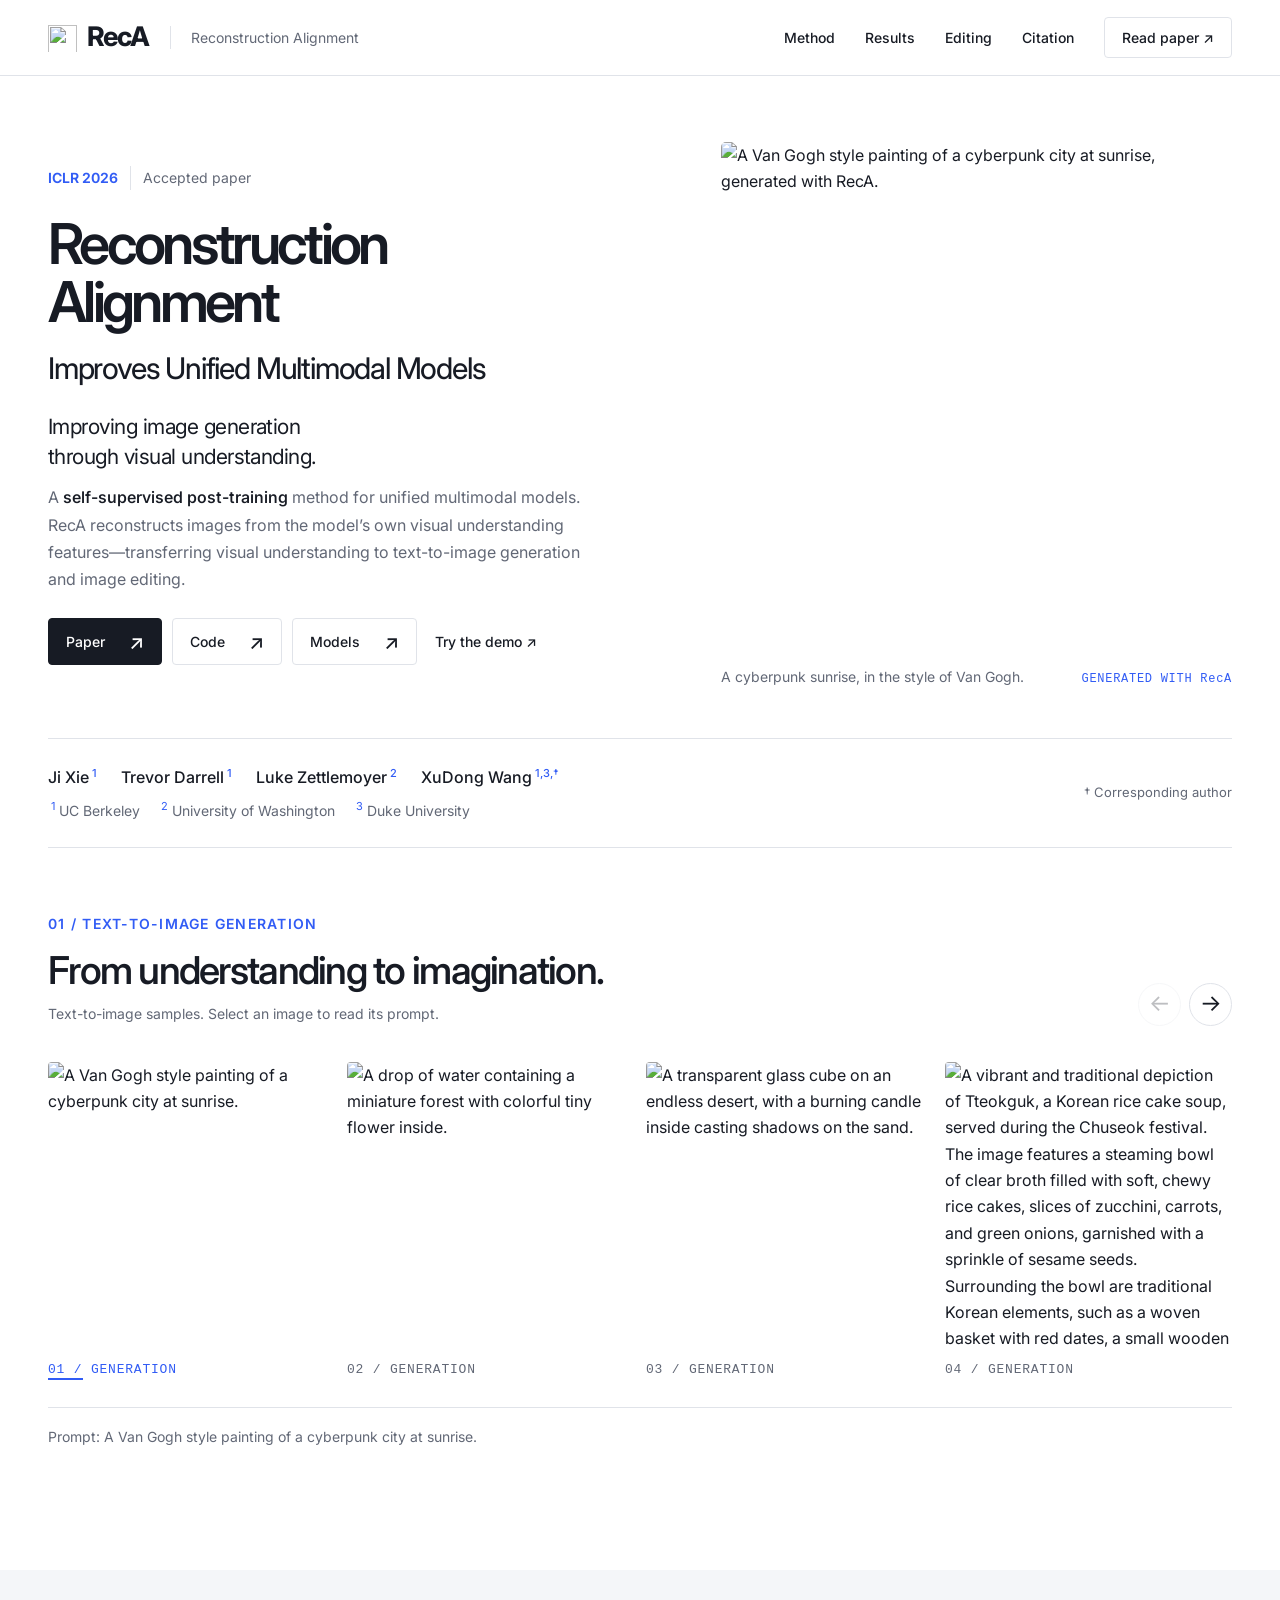
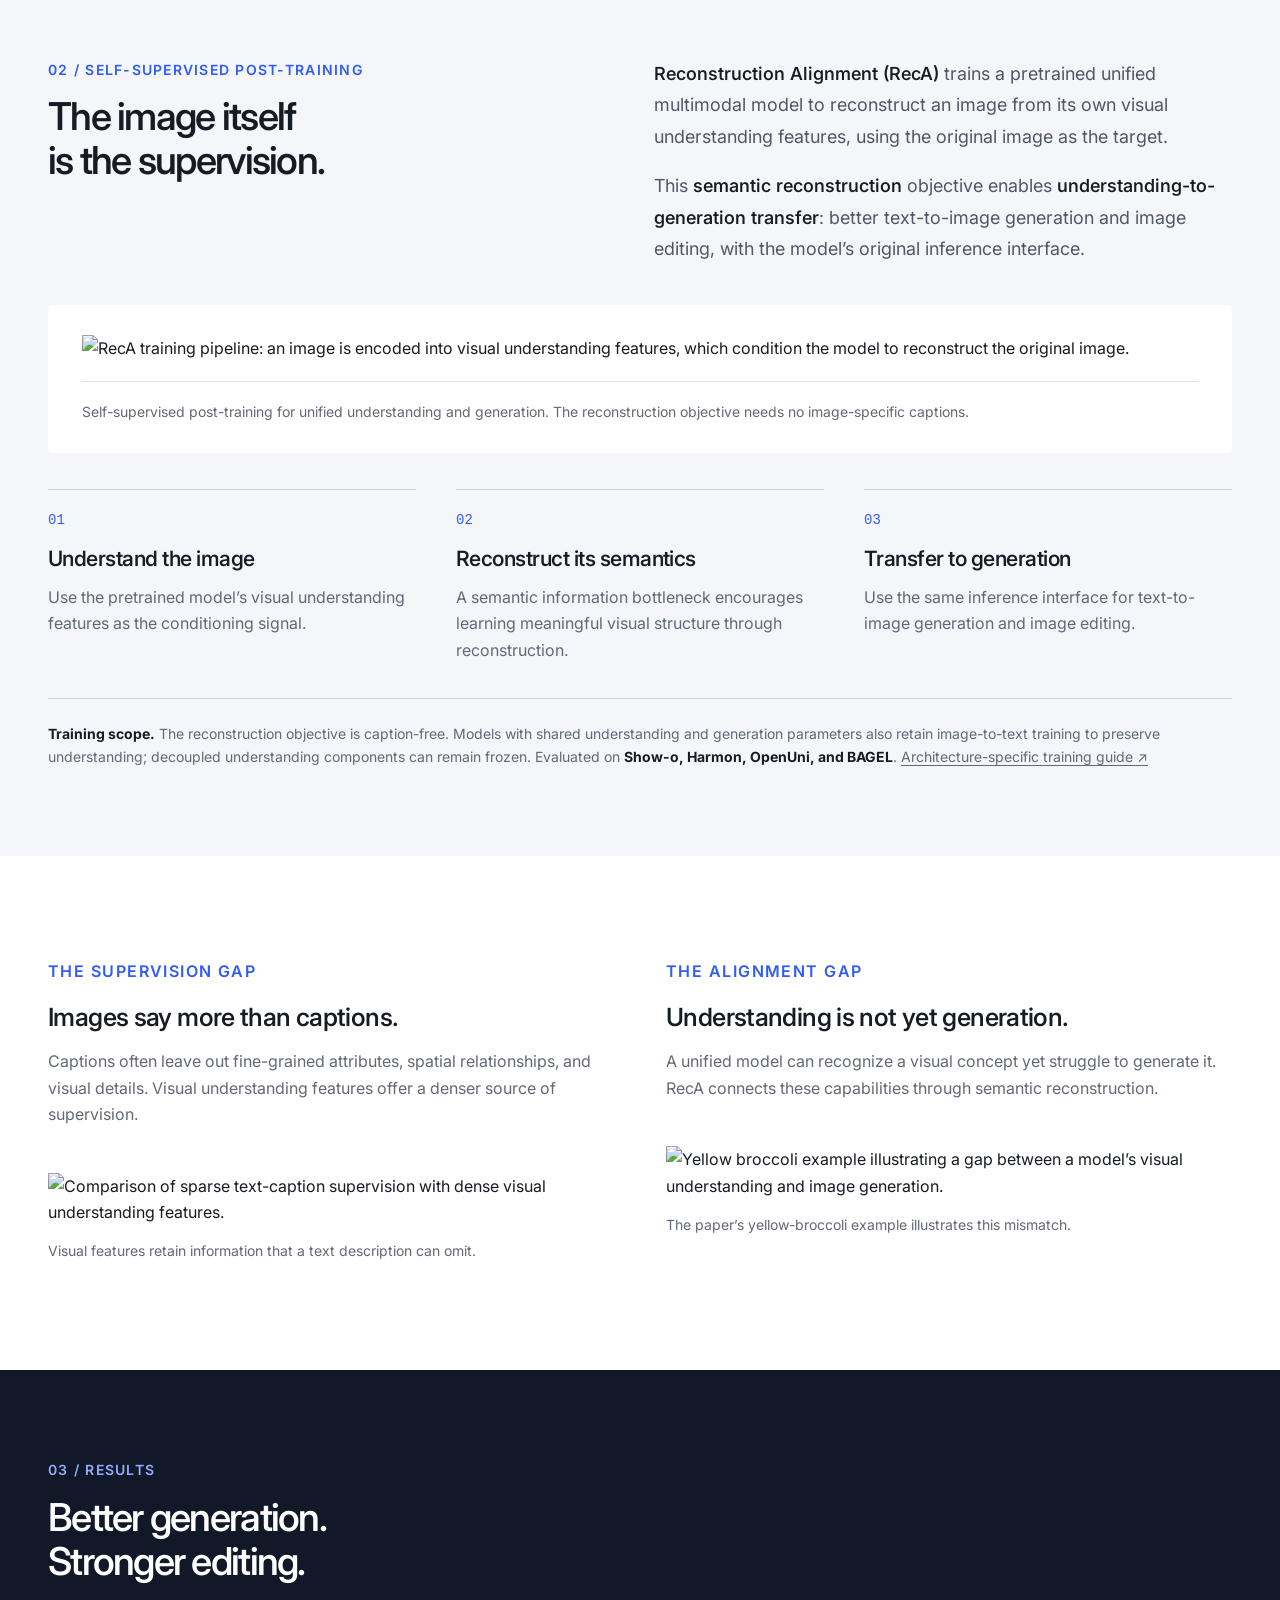
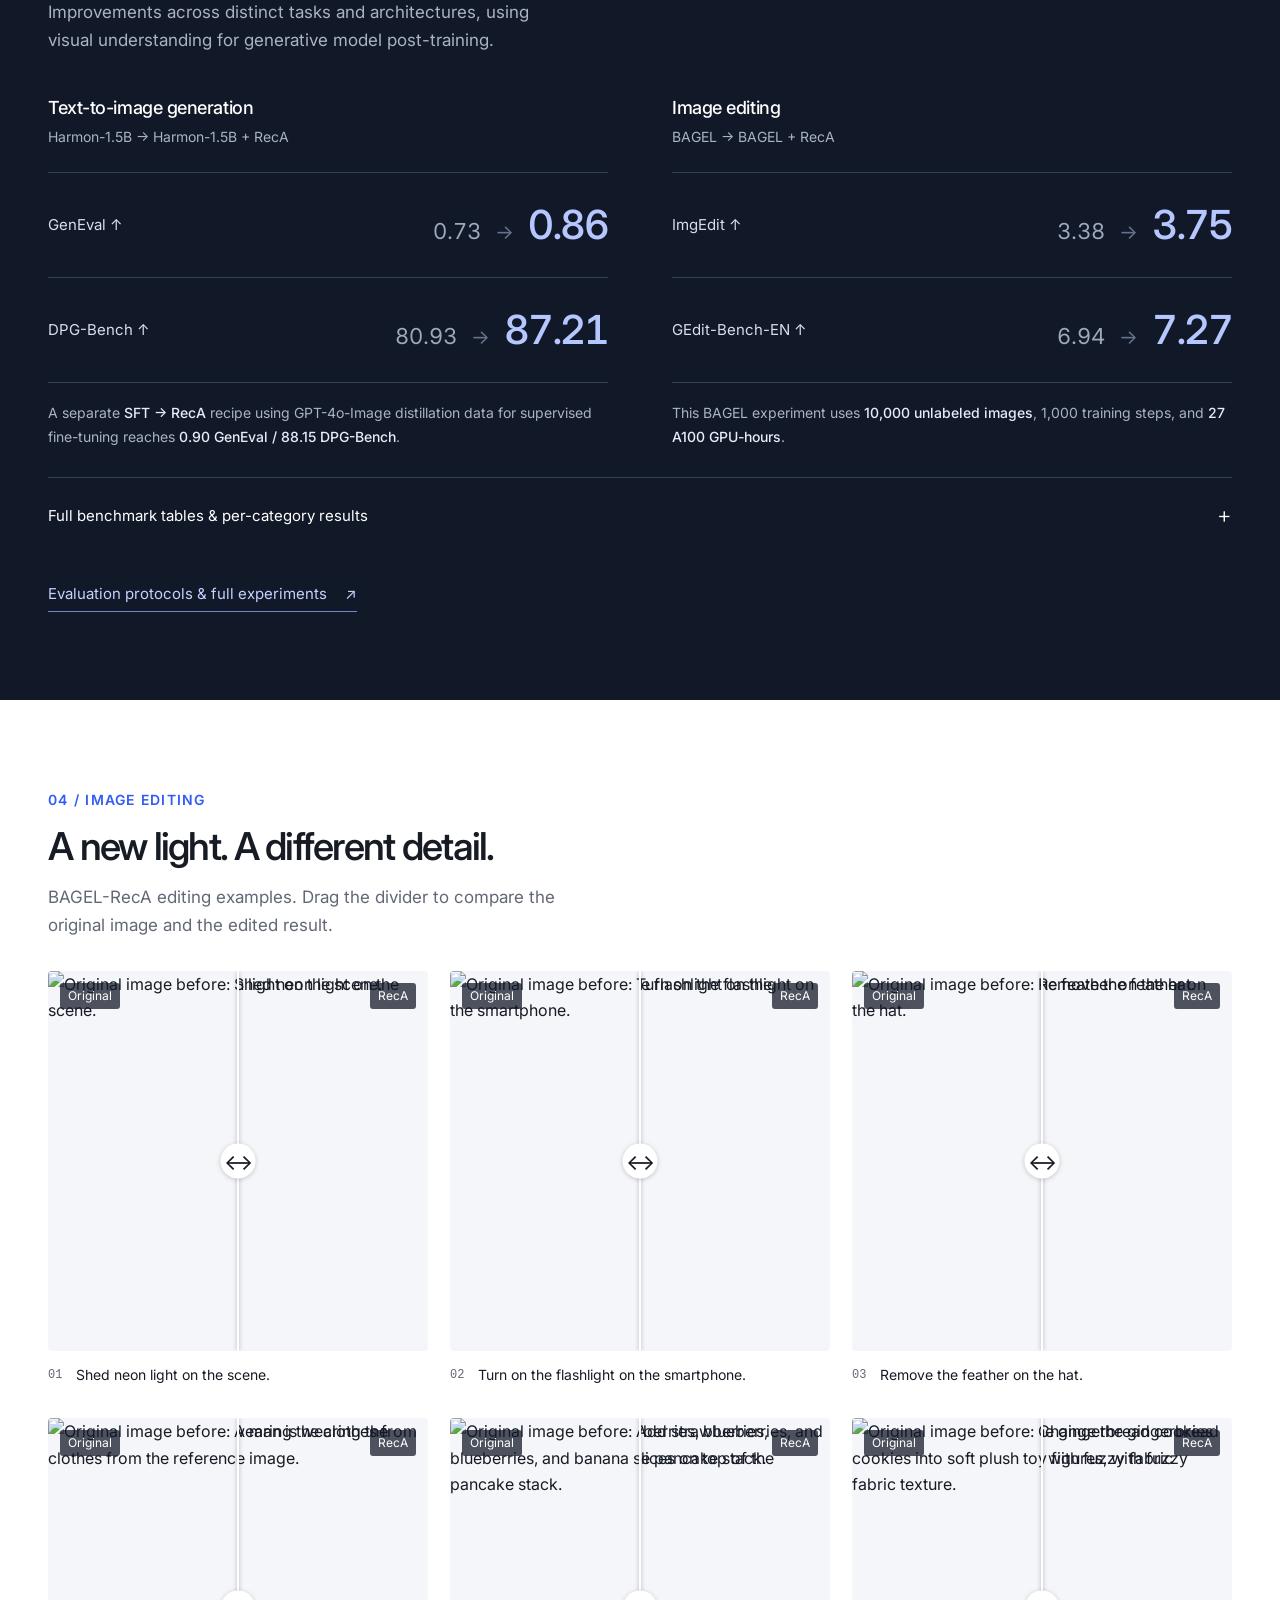
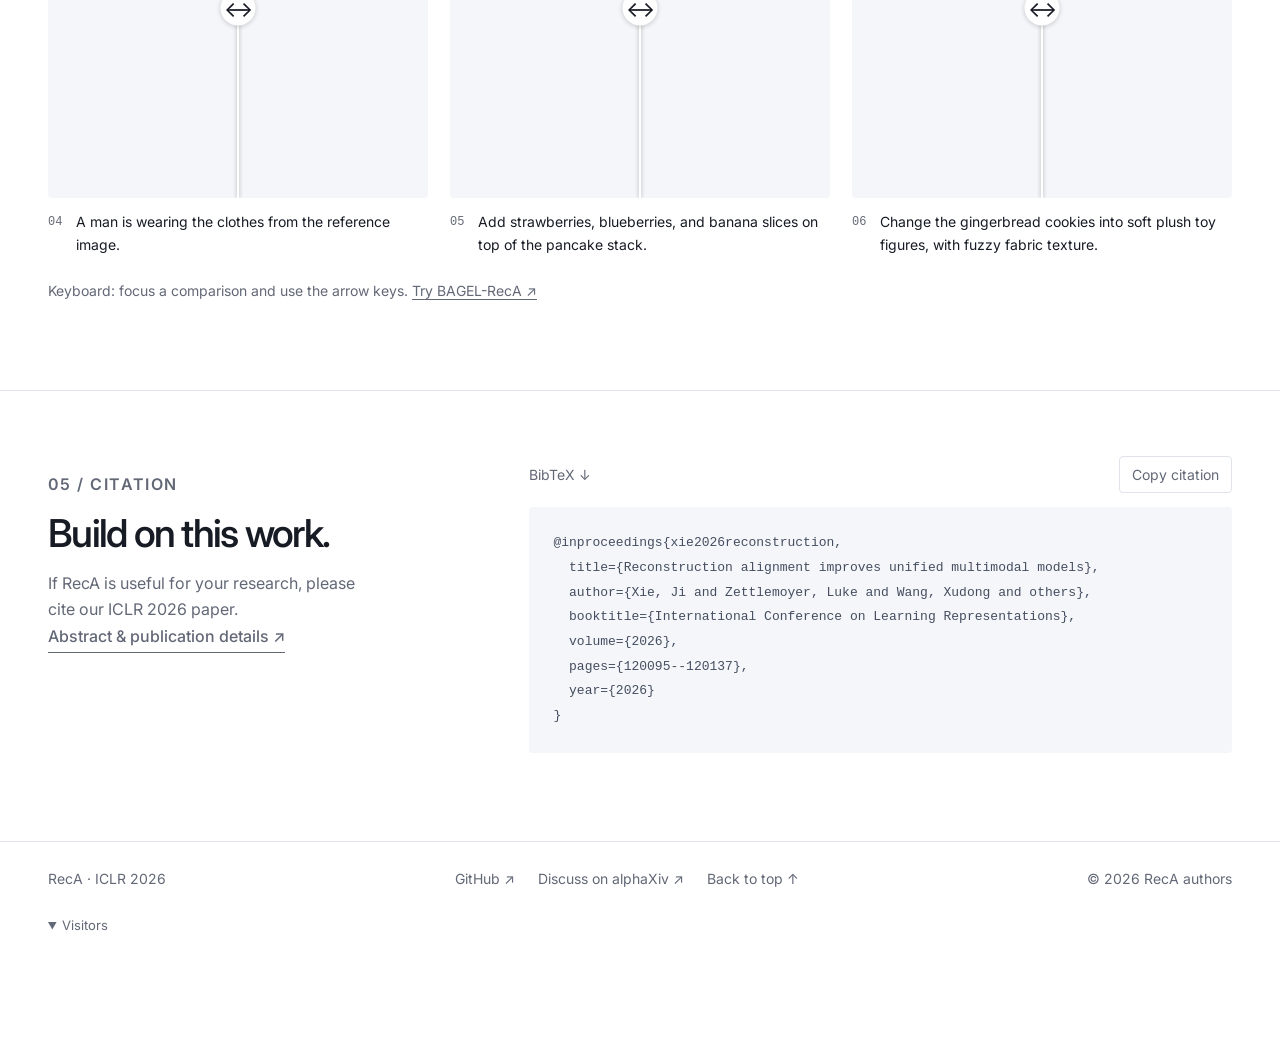
==== index.html @ 05f34b67 "Refresh RecA project page and align ICLR citation Redesign the project page, add ICLR 2026 and updat" ====
<!DOCTYPE html>
<html lang="en">
<head>
  <meta charset="UTF-8">
  <meta name="viewport" content="width=device-width, initial-scale=1.0">
  <meta name="description" content="RecA improves text-to-image generation and image editing in unified multimodal models through understanding-to-generation transfer and self-supervised post-training.">
  <meta property="og:title" content="RecA: Reconstruction Alignment Improves Unified Multimodal Models">
  <meta property="og:description" content="RecA improves text-to-image generation and image editing in unified multimodal models through understanding-to-generation transfer and self-supervised post-training.">
  <meta property="og:url" content="https://reconstruction-alignment.github.io/">
  <meta name="twitter:title" content="RecA: Reconstruction Alignment Improves Unified Multimodal Models">
  <meta name="twitter:description" content="RecA improves text-to-image generation and image editing in unified multimodal models through understanding-to-generation transfer and self-supervised post-training.">
  <link rel="canonical" href="https://reconstruction-alignment.github.io/">
  <meta name="citation_title" content="Reconstruction Alignment Improves Unified Multimodal Models">
  <meta name="citation_author" content="Ji Xie">
  <meta name="citation_author" content="Trevor Darrell">
  <meta name="citation_author" content="Luke Zettlemoyer">
  <meta name="citation_author" content="XuDong Wang">
  <meta name="citation_publication_date" content="2026">
  <meta name="citation_conference_title" content="International Conference on Learning Representations">
  <meta name="citation_abstract_html_url" content="https://reconstruction-alignment.github.io/paper.html">
  <meta name="citation_volume" content="2026">
  <meta name="citation_firstpage" content="120095">
  <meta name="citation_lastpage" content="120137">
  <script type="application/ld+json">
{
  "@context": "https://schema.org",
  "@type": "ScholarlyArticle",
  "@id": "https://openreview.net/forum?id=ppQWp8yrm7",
  "name": "Reconstruction Alignment Improves Unified Multimodal Models",
  "url": "https://openreview.net/forum?id=ppQWp8yrm7",
  "mainEntityOfPage": "https://reconstruction-alignment.github.io/",
  "sameAs": [
    "https://arxiv.org/abs/2509.07295"
  ],
  "author": [
    {
      "@type": "Person",
      "name": "Ji Xie",
      "url": "https://horizonwind2004.github.io/"
    },
    {
      "@type": "Person",
      "name": "Trevor Darrell",
      "url": "https://people.eecs.berkeley.edu/~trevor/"
    },
    {
      "@type": "Person",
      "name": "Luke Zettlemoyer",
      "url": "https://homes.cs.washington.edu/~lsz/"
    },
    {
      "@type": "Person",
      "name": "XuDong Wang",
      "url": "https://xudongfrankwang.github.io/",
      "affiliation": [
        {
          "@type": "Organization",
          "name": "UC Berkeley"
        },
        {
          "@type": "Organization",
          "name": "Duke University"
        }
      ]
    }
  ],
  "description": "RecA improves text-to-image generation and image editing in unified multimodal models through understanding-to-generation transfer and self-supervised post-training.",
  "isPartOf": {
    "@type": "PublicationVolume",
    "volumeNumber": "2026",
    "isPartOf": {
      "@type": "CreativeWork",
      "name": "International Conference on Learning Representations"
    }
  },
  "pageStart": "120095",
  "pageEnd": "120137",
  "keywords": [
    "unified multimodal models",
    "unified understanding and generation",
    "self-supervised post-training",
    "understanding-to-generation transfer",
    "semantic reconstruction",
    "text-to-image generation",
    "image editing"
  ]
}
</script>
  
  <title>RecA: Reconstruction Alignment Improves Unified Multimodal Models | ICLR 2026</title>
  
  <link rel="icon" type="image/png" href="static/files/teaser/logo.png">
  <link rel="shortcut icon" href="static/files/teaser/logo.png" type="image/png">
<link rel="preconnect" href="https://fonts.googleapis.com"><link rel="preconnect" href="https://fonts.gstatic.com" crossorigin>
<link href="https://fonts.googleapis.com/css2?family=Inter:wght@400;450;500;550;600;650;700;750&display=swap" rel="stylesheet">
<style>

:root{--ink:#171b24;--muted:#626876;--blue:#315cf5;--line:#e0e3e9;--paper:#fff;--wash:#f4f6f9;--night:#111827;--max:1240px}
*{box-sizing:border-box}html{scroll-padding-top:88px}body{margin:0;background:var(--paper);color:var(--ink);font-family:Inter,-apple-system,BlinkMacSystemFont,"Segoe UI",sans-serif;font-size:16px;line-height:1.65;-webkit-font-smoothing:antialiased}a{color:inherit;text-decoration:none}button,input{font:inherit}button,a,input,summary{-webkit-tap-highlight-color:transparent}button{color:inherit;cursor:pointer}button:disabled{cursor:default;opacity:.28}img{display:block;max-width:100%;height:auto}figure,p,h1,h2,h3{margin:0}button{border:0}a:hover{color:var(--blue)}:focus-visible{outline:3px solid var(--blue);outline-offset:5px}section:focus{outline:none}::selection{background:#dce4ff}.wrap{width:min(var(--max),calc(100% - 96px));margin:auto}.muted{color:var(--muted)}.mono{font-family:ui-monospace,SFMono-Regular,Consolas,monospace}.eyebrow{font-size:14px;font-weight:600;letter-spacing:.09em;text-transform:uppercase}.arrow{font-size:20px;line-height:1}.text-link{display:inline-flex;align-items:center;gap:12px;font-weight:500;border-bottom:1px solid currentColor;padding-bottom:3px}.skip-link{position:fixed;top:8px;left:8px;z-index:20;padding:10px 16px;background:white;transform:translateY(-160%)}.skip-link:focus{transform:translateY(0)}
.site-nav{height:76px;border-bottom:1px solid var(--line);background:rgba(255,255,255,.97);position:sticky;top:0;z-index:10}.nav-inner{height:100%;display:flex;align-items:center;justify-content:space-between;gap:30px}.nav-brand{font-size:27px;letter-spacing:-1.5px;font-weight:750;display:flex;align-items:center;gap:10px}.nav-brand img{width:29px;height:29px;object-fit:contain}.nav-brand span{font-size:14px;letter-spacing:0;font-weight:400;color:var(--muted);border-left:1px solid var(--line);padding-left:20px;margin-left:12px}#nav-links{display:flex;align-items:center;gap:30px;font-size:14px;font-weight:500}.nav-paper{border:1px solid var(--line);padding:8px 17px;border-radius:4px}#menu-toggle{display:none;background:transparent;padding:8px;border:1px solid var(--line);border-radius:4px}
.hero{padding:66px 0 0}.hero-main{display:grid;grid-template-columns:1.2fr 1fr;align-items:center;gap:60px}.acceptance{display:flex;align-items:center;gap:12px;margin-bottom:25px;font-size:14px}.acceptance strong{color:var(--blue);font-weight:650}.acceptance span{color:var(--muted);border-left:1px solid var(--line);padding-left:12px}h1{font-size:clamp(42px,4.4vw,66px);font-weight:600;line-height:1.04;letter-spacing:-.065em}h1 .title-rest{display:block;font-size:.53em;line-height:1.2;letter-spacing:-.04em;font-weight:450;max-width:490px;margin-top:19px}.hero-statement{font-size:21px;line-height:1.45;letter-spacing:-.025em;margin:25px 0 12px;max-width:500px}.hero-description{max-width:540px;color:var(--muted);font-size:16px;line-height:1.7}.hero-description strong{font-weight:550;color:var(--ink)}.resources{display:flex;flex-wrap:wrap;align-items:center;gap:10px;margin-top:25px}.resource{display:inline-flex;gap:24px;align-items:center;padding:11px 17px;border:1px solid var(--line);border-radius:4px;font-size:14px;font-weight:500;transition:background .15s,color .15s,border-color .15s}.resource:hover{background:var(--wash);border-color:#bac1d0;color:var(--ink)}.resource.primary{background:var(--ink);color:white;border-color:var(--ink)}.resource.primary:hover{background:var(--blue);border-color:var(--blue)}.resource.quiet{border-color:transparent;padding-inline:7px}.hero-art{min-width:0;position:relative}.hero-art img{width:100%;aspect-ratio:1;object-fit:cover;border-radius:5px}.hero-art figcaption{font-size:14px;color:var(--muted);display:flex;align-items:baseline;justify-content:space-between;gap:16px;padding-top:12px}.hero-art figcaption .mono{font-size:12px;letter-spacing:.06em;flex-shrink:0;color:var(--blue)}.author-band{margin-top:48px;border-top:1px solid var(--line);border-bottom:1px solid var(--line);padding:25px 0;display:flex;justify-content:space-between;align-items:center;gap:24px}.authors{display:flex;flex-wrap:wrap;column-gap:24px;row-gap:5px;font-size:16px}.authors a{font-weight:500}.authors sup,.affiliations sup{color:var(--blue);font-size:11px;margin-left:3px}.affiliations{display:flex;gap:18px;flex-wrap:wrap;font-size:14px;margin-top:7px;color:var(--muted)}.author-note{font-size:13px;color:var(--muted);white-space:nowrap}
.section{padding:88px 0}.section-heading{display:flex;justify-content:space-between;align-items:end;gap:28px;margin-bottom:32px}.section-title{max-width:760px}.section-heading .eyebrow,.section-label{color:var(--blue);margin-bottom:13px}h2{font-size:clamp(30px,3vw,42px);line-height:1.15;font-weight:550;letter-spacing:-.045em}h3{font-size:21px;line-height:1.35;font-weight:550;letter-spacing:-.025em}.section-intro{color:var(--muted);max-width:520px;margin-top:15px;font-size:17px}.gallery-section{padding-top:64px}.gallery-controls{display:flex;gap:8px}.circle-btn{width:43px;height:43px;border:1px solid var(--line);background:white;border-radius:50%;font-size:23px;display:grid;place-items:center}.circle-btn:not(:disabled):hover{border-color:var(--ink);background:var(--wash)}.gallery{display:grid;grid-auto-flow:column;grid-auto-columns:calc((100% - 36px)/4);gap:12px;overflow-x:auto;padding:4px 0 15px;scroll-snap-type:x mandatory;scrollbar-width:thin;scrollbar-color:#c5cbda transparent}.demo-item{display:block;min-width:0;background:transparent;padding:0;text-align:left;scroll-snap-align:start;position:relative;border-radius:4px}.demo-item img{width:100%;aspect-ratio:1;object-fit:cover;border-radius:4px}.demo-item .image-number{display:block;padding-top:10px;color:var(--muted);font-size:13px;letter-spacing:.06em}.demo-item[aria-pressed="true"] .image-number{color:var(--blue)}.demo-item[aria-pressed="true"]:after{content:'';position:absolute;bottom:0;left:0;width:35px;height:2px;background:var(--blue)}.demo-item:hover img{filter:brightness(1.035)}#promptDisplay{margin-top:12px;display:flex;gap:25px;border-top:1px solid var(--line);padding-top:17px;color:var(--muted);font-size:14px;min-height:75px}#promptDisplay .prompt-text{max-width:950px}.gallery-hint{font-size:14px;color:var(--muted);margin-top:10px}
.method-section{background:var(--wash)}.method-lead{display:grid;grid-template-columns:1fr 1.1fr;gap:80px;align-items:start}.method-copy{font-size:18px;color:#505766;line-height:1.75}.method-copy strong{color:var(--ink);font-weight:550}.method-copy p+p{margin-top:18px}.pipeline{background:white;margin-top:40px;padding:30px 34px;border-radius:5px}.pipeline img{width:100%;height:auto}.pipeline figcaption{font-size:14px;color:var(--muted);margin-top:20px;padding-top:18px;border-top:1px solid var(--line)}.method-steps{display:grid;grid-template-columns:repeat(3,minmax(0,1fr));gap:40px;margin-top:36px}.method-step{border-top:1px solid #cdd3de;padding-top:19px}.step-number{display:block;color:var(--blue);font-size:14px;margin-bottom:12px}.method-step p{margin-top:11px;color:var(--muted);font-size:16px}.training-note{margin-top:35px;padding-top:23px;border-top:1px solid #cdd3de;color:var(--muted);font-size:14px;max-width:100%}.training-note strong{color:var(--ink)}.training-note a{text-decoration:underline;text-underline-offset:3px}
.motivation-grid{display:grid;grid-template-columns:1fr 1fr;gap:52px}.motivation-item{min-width:0}.motivation-item p{color:var(--muted);margin:14px 0 25px;font-size:16px}.motivation-item figure{padding:20px 0}.motivation-item img{width:100%;object-fit:contain}.figure-caption{font-size:14px;color:var(--muted);margin-top:14px}.motivation-item h3{font-size:25px}.motivation-item .eyebrow{color:var(--blue);margin-bottom:16px}
.results-section{background:var(--night);color:white}.results-section .eyebrow{color:#93aaff}.results-section .section-intro{color:#aab3c5}.result-blocks{display:grid;grid-template-columns:1fr 1fr;gap:64px;margin-top:42px}.result-block h3{font-size:18px;font-weight:500}.result-block .model-note{color:#aab3c5;font-size:14px;margin:5px 0 24px}.metric-row{border-top:1px solid #354052;padding:19px 0;display:flex;justify-content:space-between;align-items:center;gap:22px}.metric-name{font-size:15px;color:#d8deea}.metric-value{white-space:nowrap;display:flex;gap:14px;align-items:baseline;font-variant-numeric:tabular-nums}.metric-value .before{font-size:22px;color:#9da9bc;font-weight:400}.metric-value .to{font-size:20px;color:#65738c}.metric-value strong{font-size:40px;letter-spacing:-.055em;font-weight:550;color:#b6c6ff}.result-note{color:#aab3c5;font-size:14px;line-height:1.7;border-top:1px solid #354052;padding-top:18px}.result-note strong{font-weight:500;color:#e7ecf7}.figure-details{margin-top:28px;border-top:1px solid #354052}.figure-details summary{padding:19px 0;font-size:15px;cursor:pointer;list-style:none;display:flex;justify-content:space-between;align-items:center}.figure-details summary::-webkit-details-marker{display:none}.figure-details summary:after{content:'+';font-size:23px;font-weight:300}.figure-details[open] summary:after{content:'−'}.figure-details figure{background:white;padding:20px;border-radius:4px;margin-bottom:25px}.figure-details figure+figure{margin-top:20px}.figure-details figcaption{color:var(--muted);font-size:14px;margin-top:12px}.results-link{display:inline-flex;color:#c5d1ff;border-bottom:1px solid #7186c7;padding-bottom:4px;margin-top:28px;font-size:15px;gap:18px}.results-link:hover{color:white}
.editing-grid{display:grid;grid-template-columns:repeat(3,minmax(0,1fr));gap:32px 22px}.edit-item{min-width:0}.edit-comparison-container{position:relative;aspect-ratio:1;overflow:hidden;border-radius:4px;background:var(--wash)}.edit-original,.edit-result{position:absolute;inset:0}.edit-comparison-container img{width:100%;height:100%;object-fit:contain}.edit-result{clip-path:inset(0 0 0 50%)}.edit-slider{position:absolute;z-index:2;left:50%;top:0;bottom:0;width:2px;background:white;transform:translateX(-1px);pointer-events:none;box-shadow:0 0 4px #1115}.edit-slider:after{content:'↔';position:absolute;left:50%;top:50%;transform:translate(-50%,-50%);display:grid;place-items:center;width:35px;height:35px;background:white;color:var(--ink);font-size:22px;border-radius:50%;box-shadow:0 1px 5px #1113}.edit-range{position:absolute;inset:0;width:100%;height:100%;margin:0;opacity:0;z-index:3;cursor:ew-resize;touch-action:pan-y}.edit-comparison-container:focus-within{outline:3px solid var(--blue);outline-offset:5px}.edit-label{position:absolute;top:12px;padding:3px 8px;background:#111827bb;color:white;font-size:12px;border-radius:3px;z-index:2;pointer-events:none}.edit-label.before{left:12px}.edit-label.after{right:12px}.edit-item figcaption{font-size:14px;margin-top:13px;display:flex;gap:14px;line-height:1.6}.edit-item figcaption .mono{font-size:12px;color:var(--muted);padding-top:2px}.editing-note{font-size:14px;color:var(--muted);margin-top:23px}.editing-note a{text-decoration:underline;text-underline-offset:3px}
.citation-section{border-top:1px solid var(--line);padding:65px 0 55px}.citation-layout{display:grid;grid-template-columns:.8fr 1.4fr;gap:80px}.citation-intro p{color:var(--muted);margin-top:15px;font-size:16px;max-width:330px}.citation-actions{display:flex;align-items:center;justify-content:space-between;gap:16px;margin-bottom:14px;color:var(--muted);font-size:14px}.copy-button{border:1px solid var(--line);background:white;padding:6px 12px;border-radius:4px;font-size:14px}.copy-button:hover{background:var(--wash)}pre{margin:0;overflow-x:auto;font-family:ui-monospace,SFMono-Regular,Consolas,monospace;font-size:13px;line-height:1.9;background:var(--wash);padding:24px;border-radius:4px;color:#454e60}#citation-status{font-size:14px;color:var(--muted);min-height:24px;margin-top:9px}.site-footer{border-top:1px solid var(--line);padding:25px 0 30px}.footer-row{display:flex;justify-content:space-between;gap:30px;align-items:center;font-size:14px;color:var(--muted)}.footer-links{display:flex;flex-wrap:wrap;gap:23px}.visitor-stats{margin-top:25px;font-size:13px;color:var(--muted);max-width:250px}.visitor-stats summary{cursor:pointer}.visitor-map{margin-top:15px;max-width:200px;min-height:70px}#back-to-top{position:fixed;bottom:23px;right:23px;z-index:8;background:white;border:1px solid var(--line);width:43px;height:43px;border-radius:50%;font-size:23px;transition:opacity .15s}.opacity-0{opacity:0}.invisible{visibility:hidden}
@media(min-width:1500px){.hero-main{gap:85px}.hero{padding-top:80px}}
@media(max-width:1100px){.wrap{width:calc(100% - 64px)}.hero-main{gap:35px}h1{font-size:clamp(41px,4.8vw,57px)}.hero-statement{font-size:19px}.author-band{align-items:start}.author-note{white-space:normal;text-align:right;max-width:140px}.method-lead{gap:40px}.hero{padding-top:48px}.hero-art figcaption{font-size:12px}.result-blocks{gap:40px}.citation-layout{gap:40px}.nav-brand span{display:none}}
@media(max-width:800px){.wrap{width:calc(100% - 40px)}.site-nav{height:65px}#nav-links{gap:18px}.hero-main{grid-template-columns:1.1fr 1fr;gap:24px}h1{font-size:40px}.hero-statement{font-size:18px}.hero-description{font-size:16px}.resource{padding:9px 12px;gap:13px}.hero-art figcaption{display:block}.hero-art figcaption .mono{display:block;margin-bottom:4px}.authors{column-gap:17px;font-size:15px}.affiliations{gap:12px;font-size:13px}.author-band{margin-top:30px}.author-note{display:none}.section{padding:65px 0}.gallery{grid-auto-columns:calc((100% - 24px)/3)}.method-lead{grid-template-columns:1fr;gap:24px}.method-copy{font-size:17px;max-width:670px}.method-steps{gap:23px}.method-step h3{font-size:19px}.method-step p{font-size:16px}.motivation-grid{gap:30px}.motivation-item h3{font-size:22px}.result-blocks{gap:30px}.metric-value{gap:8px}.metric-value strong{font-size:34px}.metric-value .before{font-size:19px}.metric-name{font-size:14px}.editing-grid{grid-template-columns:repeat(2,minmax(0,1fr))}.citation-layout{grid-template-columns:1fr;gap:26px}.citation-intro p{max-width:none}}
@media(max-width:600px){html{scroll-padding-top:78px}.wrap{width:calc(100% - 36px)}.site-nav{height:auto;min-height:63px}.nav-inner{min-height:63px;flex-wrap:wrap;gap:0;padding-block:12px}.nav-brand{font-size:25px}.nav-brand img{width:26px;height:26px}#menu-toggle:not([hidden]){display:block;font-size:14px}#nav-links{width:100%;flex-wrap:wrap;padding:16px 0 7px;gap:16px 25px}#nav-links.is-collapsible{display:none}#nav-links.is-open{display:flex}.hero{padding-top:35px}.hero-main{grid-template-columns:1fr;gap:31px}h1{font-size:clamp(43px,11.5vw,63px);letter-spacing:-.06em}h1 .title-rest{font-size:.52em;margin-top:16px;max-width:390px}.acceptance{margin-bottom:21px}.hero-statement{font-size:20px;margin-top:22px}.hero-description{font-size:16px}.resources{gap:8px;margin-top:22px}.resource{padding:10px 13px}.hero-art img{aspect-ratio:1}.hero-art figcaption{display:flex;font-size:13px}.hero-art figcaption .mono{font-size:11px}.author-band{padding-block:22px;margin-top:29px}.authors{row-gap:8px;font-size:15px}.affiliations{font-size:13px;row-gap:4px}.section{padding:55px 0}.section-heading{gap:20px;margin-bottom:25px}h2{font-size:32px}.section-intro{font-size:16px}.eyebrow{font-size:12px}.gallery{grid-auto-columns:72%;gap:12px}.gallery-controls{gap:6px}.circle-btn{width:37px;height:37px}.gallery-hint{font-size:13px}#promptDisplay{font-size:13px;min-height:0}.pipeline{padding:15px;margin-top:26px}.pipeline figcaption{font-size:13px;margin-top:14px;padding-top:12px}.method-steps{grid-template-columns:1fr;gap:24px;margin-top:28px}.method-step{display:grid;grid-template-columns:30px 1fr;column-gap:15px;padding-top:16px}.step-number{grid-row:span 2;margin:0;padding-top:3px}.method-step p{margin-top:7px;font-size:16px}.training-note{font-size:13px;margin-top:26px}.motivation-grid{grid-template-columns:1fr;gap:45px}.motivation-item p{margin-bottom:10px}.motivation-item figure{padding:12px 0 0}.result-blocks{grid-template-columns:1fr;gap:36px;margin-top:30px}.metric-value strong{font-size:42px}.metric-value .before{font-size:23px}.metric-name{font-size:15px}.metric-value{gap:13px}.result-block .model-note{margin-bottom:18px}.figure-details figure{padding:10px}.editing-grid{gap:25px 14px}.edit-item figcaption{font-size:13px;gap:8px}.edit-item figcaption .mono{display:none}.edit-label{font-size:10px;padding:2px 5px;top:8px}.edit-label.before{left:7px}.edit-label.after{right:7px}.edit-slider:after{width:29px;height:29px;font-size:18px}.editing-note{font-size:13px}.citation-section{padding:45px 0 25px}pre{font-size:12px;padding:17px;line-height:1.8}.footer-row{align-items:start;flex-direction:column;gap:16px;font-size:13px}.footer-links{gap:19px}#back-to-top{bottom:15px;right:15px;width:38px;height:38px}}
@media(max-width:370px){.wrap{width:calc(100% - 28px)}h1{font-size:40px}.editing-grid{grid-template-columns:1fr}.resource{padding:9px 10px}.gallery-controls{display:none}.hero-art figcaption{font-size:12px}}
@media(prefers-reduced-motion:reduce){*,*:before,*:after{scroll-behavior:auto!important;transition:none!important;animation:none!important}}

</style>
</head>

<body>
<a class="skip-link" href="#main">Skip to content</a>
<header class="site-nav"><div class="wrap nav-inner">
<a class="nav-brand" href="#top"><img src="static/files/teaser/logo.png" width="29" height="29" alt="">RecA<span>Reconstruction Alignment</span></a>
<button id="menu-toggle" type="button" aria-expanded="false" aria-controls="nav-links" hidden>Menu</button>
<nav id="nav-links" aria-label="Main navigation"><a href="#approach">Method</a><a href="#results">Results</a><a href="#editing">Editing</a><a href="#citation">Citation</a><a class="nav-paper" href="https://arxiv.org/pdf/2509.07295" target="_blank" rel="noopener noreferrer">Read paper ↗</a></nav>
</div></header>
<main id="main">
<section id="top" class="hero"><div class="wrap">
<div class="hero-main"><div class="hero-copy">
<p class="acceptance"><strong>ICLR 2026</strong><span>Accepted paper</span></p>
<h1>Reconstruction <br>Alignment <span class="title-rest">Improves Unified Multimodal Models</span></h1>
<p class="hero-statement">Improving image generation<br>through visual understanding.</p>
<p class="hero-description">A <strong>self-supervised post-training</strong> method for unified multimodal models. RecA reconstructs images from the model’s own visual understanding features—transferring visual understanding to text-to-image generation and image editing.</p>
<div class="resources"><a class="resource primary" href="paper.html" target="_blank" rel="noopener noreferrer">Paper <span class="arrow">↗</span></a><a class="resource" href="https://github.com/HorizonWind2004/reconstruction-alignment" target="_blank" rel="noopener noreferrer">Code <span class="arrow">↗</span></a><a class="resource" href="https://huggingface.co/collections/sanaka87/reca-68ad2176380355a3dcedc068" target="_blank" rel="noopener noreferrer">Models <span class="arrow">↗</span></a><a class="resource quiet" href="https://huggingface.co/spaces/sanaka87/BAGEL-RecA" target="_blank" rel="noopener noreferrer">Try the demo ↗</a></div>
</div><figure class="hero-art"><img src="static/files/demo/image1.jpg" alt="A Van Gogh style painting of a cyberpunk city at sunrise, generated with RecA." width="1024" height="1024" fetchpriority="high"><figcaption><span>A cyberpunk sunrise, in the style of Van Gogh.</span><span class="mono">GENERATED WITH RecA</span></figcaption></figure></div>
<div class="author-band"><div><div class="authors"><a href="https://horizonwind2004.github.io/" target="_blank" rel="noopener noreferrer">Ji Xie<sup>1</sup></a><a href="https://people.eecs.berkeley.edu/~trevor/" target="_blank" rel="noopener noreferrer">Trevor Darrell<sup>1</sup></a><a href="https://homes.cs.washington.edu/~lsz/" target="_blank" rel="noopener noreferrer">Luke Zettlemoyer<sup>2</sup></a><a href="https://xudongfrankwang.github.io/" target="_blank" rel="noopener noreferrer">XuDong Wang<sup>1,3,†</sup></a></div><div class="affiliations"><span><sup>1</sup> UC Berkeley</span><span><sup>2</sup> University of Washington</span><span><sup>3</sup> Duke University</span></div></div><p class="author-note">† Corresponding author</p></div>
</div></section>
<section id="demo" class="section gallery-section"><div id="generation" class="wrap">
<div class="section-heading"><div class="section-title"><p class="eyebrow">01 / Text-to-image generation</p><h2>From understanding to imagination.</h2><p class="gallery-hint">Text-to-image samples. Select an image to read its prompt.</p></div><div class="gallery-controls"><button type="button" id="galleryPrevBtn" class="circle-btn" aria-label="Previous generated images">←</button><button type="button" id="galleryNextBtn" class="circle-btn" aria-label="Next generated images">→</button></div></div>
<div id="demoGallery" class="gallery" aria-label="Text-to-image generation samples"><button type="button" class="demo-item" data-prompt="A Van Gogh style painting of a cyberpunk city at sunrise." aria-label="View prompt for generated image 1" aria-pressed="true" aria-controls="promptDisplay"><img src="static/files/demo/image1.jpg" alt="A Van Gogh style painting of a cyberpunk city at sunrise." loading="lazy" decoding="async" width="1024" height="1024"><span class="image-number mono">01 / GENERATION</span></button>
<button type="button" class="demo-item" data-prompt="A drop of water containing a miniature forest with colorful tiny flower inside." aria-label="View prompt for generated image 2" aria-pressed="false" aria-controls="promptDisplay"><img src="static/files/demo/image2.png" alt="A drop of water containing a miniature forest with colorful tiny flower inside." loading="lazy" decoding="async" width="1024" height="1024"><span class="image-number mono">02 / GENERATION</span></button>
<button type="button" class="demo-item" data-prompt="A transparent glass cube on an endless desert, with a burning candle inside casting shadows on the sand." aria-label="View prompt for generated image 3" aria-pressed="false" aria-controls="promptDisplay"><img src="static/files/demo/image3.png" alt="A transparent glass cube on an endless desert, with a burning candle inside casting shadows on the sand." loading="lazy" decoding="async" width="1024" height="1024"><span class="image-number mono">03 / GENERATION</span></button>
<button type="button" class="demo-item" data-prompt="A vibrant and traditional depiction of Tteokguk, a Korean rice cake soup, served during the Chuseok festival. The image features a steaming bowl of clear broth filled with soft, chewy rice cakes, slices of zucchini, carrots, and green onions, garnished with a sprinkle of sesame seeds. Surrounding the bowl are traditional Korean elements, such as a woven basket with red dates, a small wooden spoon, and a wooden table with a warm, earthy tone. The atmosphere is cozy and festive, with soft, natural lighting and a slightly blurred background to emphasize the dish. The scene captures the essence of Korean culture and the warmth of the Chuseok celebration, with a focus on authenticity and detail." aria-label="View prompt for generated image 4" aria-pressed="false" aria-controls="promptDisplay"><img src="static/files/demo/image4.png" alt="A vibrant and traditional depiction of Tteokguk, a Korean rice cake soup, served during the Chuseok festival. The image features a steaming bowl of clear broth filled with soft, chewy rice cakes, slices of zucchini, carrots, and green onions, garnished with a sprinkle of sesame seeds. Surrounding the bowl are traditional Korean elements, such as a woven basket with red dates, a small wooden spoon, and a wooden table with a warm, earthy tone. The atmosphere is cozy and festive, with soft, natural lighting and a slightly blurred background to emphasize the dish. The scene captures the essence of Korean culture and the warmth of the Chuseok celebration, with a focus on authenticity and detail." loading="lazy" decoding="async" width="1024" height="1024"><span class="image-number mono">04 / GENERATION</span></button>
<button type="button" class="demo-item" data-prompt="An anime-style portrait of a girl with big sparkling eyes, detailed hair highlights, soft gradient background, vibrant colors." aria-label="View prompt for generated image 5" aria-pressed="false" aria-controls="promptDisplay"><img src="static/files/demo/image5.png" alt="An anime-style portrait of a girl with big sparkling eyes, detailed hair highlights, soft gradient background, vibrant colors." loading="lazy" decoding="async" width="1024" height="1024"><span class="image-number mono">05 / GENERATION</span></button>
<button type="button" class="demo-item" data-prompt="A dreamy composition of a young woman with butterflies emerging from her skin, wings glowing in soft golden hues, surreal and enchanting. She is wearing a wedding dress and has white angel wings, waving her hand." aria-label="View prompt for generated image 6" aria-pressed="false" aria-controls="promptDisplay"><img src="static/files/demo/image14.png" alt="A dreamy composition of a young woman with butterflies emerging from her skin, wings glowing in soft golden hues, surreal and enchanting. She is wearing a wedding dress and has white angel wings, waving her hand." loading="lazy" decoding="async" width="1024" height="1024"><span class="image-number mono">06 / GENERATION</span></button>
<button type="button" class="demo-item" data-prompt="A surreal split-face portrait: left side realistic woman with soft skin and a vivid blue eye, right side robotic cyborg with exposed steel plates, fluorescent blue circuits, tiny gears, and a blood-red mechanical eye, cinematic lighting, futuristic and striking." aria-label="View prompt for generated image 7" aria-pressed="false" aria-controls="promptDisplay"><img src="static/files/demo/image15.png" alt="A surreal split-face portrait: left side realistic woman with soft skin and a vivid blue eye, right side robotic cyborg with exposed steel plates, fluorescent blue circuits, tiny gears, and a blood-red mechanical eye, cinematic lighting, futuristic and striking." loading="lazy" decoding="async" width="1024" height="1024"><span class="image-number mono">07 / GENERATION</span></button>
<button type="button" class="demo-item" data-prompt="Photorealistic closeup image of two pirate ships battling each other as they sail inside a cup of coffee." aria-label="View prompt for generated image 8" aria-pressed="false" aria-controls="promptDisplay"><img src="static/files/demo/image16.png" alt="Photorealistic closeup image of two pirate ships battling each other as they sail inside a cup of coffee." loading="lazy" decoding="async" width="1024" height="1024"><span class="image-number mono">08 / GENERATION</span></button>
<button type="button" class="demo-item" data-prompt="A cute handmade felt doll of a little girl standing on a grassy patch. She wears an orange knitted hooded dress with blue buttons and matching boots. The girl is holding a smiling sun-shaped balloon made of felt. Fluffy white clouds with button details float in the sky, and soft green felt trees surround the scene. The style is whimsical, cozy, and playful, with pastel colors and a dreamy, handcrafted aesthetic." aria-label="View prompt for generated image 9" aria-pressed="false" aria-controls="promptDisplay"><img src="static/files/demo/image17.png" alt="A cute handmade felt doll of a little girl standing on a grassy patch. She wears an orange knitted hooded dress with blue buttons and matching boots. The girl is holding a smiling sun-shaped balloon made of felt. Fluffy white clouds with button details float in the sky, and soft green felt trees surround the scene. The style is whimsical, cozy, and playful, with pastel colors and a dreamy, handcrafted aesthetic." loading="lazy" decoding="async" width="1024" height="1024"><span class="image-number mono">09 / GENERATION</span></button>
<button type="button" class="demo-item" data-prompt="The word &#x27;RECA&#x27; is written on a street surface, with the word &#x27;STARTS&#x27; written just below it, surrounded by colorful chalk drawings and playful doodles." aria-label="View prompt for generated image 10" aria-pressed="false" aria-controls="promptDisplay"><img src="static/files/demo/image18.jpeg" alt="The word &#x27;RECA&#x27; is written on a street surface, with the word &#x27;STARTS&#x27; written just below it, surrounded by colorful chalk drawings and playful doodles." loading="lazy" decoding="async" width="1024" height="1024"><span class="image-number mono">10 / GENERATION</span></button>
<button type="button" class="demo-item" data-prompt="A delicate blossom, a symbol of beauty and renewal in Japan, especially during the spring season." aria-label="View prompt for generated image 11" aria-pressed="false" aria-controls="promptDisplay"><img src="static/files/demo/image21.png" alt="A delicate blossom, a symbol of beauty and renewal in Japan, especially during the spring season." loading="lazy" decoding="async" width="1024" height="1024"><span class="image-number mono">11 / GENERATION</span></button></div><div id="promptDisplay" aria-live="polite"><p class="prompt-text">Prompt: A Van Gogh style painting of a cyberpunk city at sunrise.</p></div>
</div></section>
<section id="approach" class="section method-section"><div id="abstract" class="wrap">
<div class="method-lead"><div><p class="section-label eyebrow">02 / Self-supervised post-training</p><h2>The image itself<br>is the supervision.</h2></div><div class="method-copy"><p><strong>Reconstruction Alignment (RecA)</strong> trains a pretrained unified multimodal model to reconstruct an image from its own visual understanding features, using the original image as the target.</p><p>This <strong>semantic reconstruction</strong> objective enables <strong>understanding-to-generation transfer</strong>: better text-to-image generation and image editing, with the model’s original inference interface.</p></div></div>
<figure class="pipeline"><img src="static/files/teaser/pipeline.jpg" alt="RecA training pipeline: an image is encoded into visual understanding features, which condition the model to reconstruct the original image." loading="lazy" decoding="async"><figcaption>Self-supervised post-training for unified understanding and generation. The reconstruction objective needs no image-specific captions.</figcaption></figure>
<div class="method-steps"><div class="method-step"><span class="step-number mono">01</span><h3>Understand the image</h3><p>Use the pretrained model’s visual understanding features as the conditioning signal.</p></div><div class="method-step"><span class="step-number mono">02</span><h3>Reconstruct its semantics</h3><p>A semantic information bottleneck encourages learning meaningful visual structure through reconstruction.</p></div><div class="method-step"><span class="step-number mono">03</span><h3>Transfer to generation</h3><p>Use the same inference interface for text-to-image generation and image editing.</p></div></div>
<p class="training-note"><strong>Training scope.</strong> The reconstruction objective is caption-free. Models with shared understanding and generation parameters also retain image-to-text training to preserve understanding; decoupled understanding components can remain frozen. Evaluated on <strong>Show-o, Harmon, OpenUni, and BAGEL</strong>. <a href="https://github.com/HorizonWind2004/reconstruction-alignment/blob/main/REPRODUCE_GUIDE.md" target="_blank" rel="noopener noreferrer">Architecture-specific training guide ↗</a></p>
</div></section>
<section id="motivation" class="section"><div class="wrap motivation-grid">
<div class="motivation-item"><p class="eyebrow">The supervision gap</p><h3>Images say more than captions.</h3><p>Captions often leave out fine-grained attributes, spatial relationships, and visual details. Visual understanding features offer a denser source of supervision.</p><figure><img src="static/files/teaser/motivation.jpg" alt="Comparison of sparse text-caption supervision with dense visual understanding features." loading="lazy" decoding="async"><figcaption class="figure-caption">Visual features retain information that a text description can omit.</figcaption></figure></div>
<div class="motivation-item"><p class="eyebrow">The alignment gap</p><h3>Understanding is not yet generation.</h3><p>A unified model can recognize a visual concept yet struggle to generate it. RecA connects these capabilities through semantic reconstruction.</p><figure><img src="static/files/teaser/misalignment.jpg" alt="Yellow broccoli example illustrating a gap between a model’s visual understanding and image generation." loading="lazy" decoding="async"><figcaption class="figure-caption">The paper’s yellow-broccoli example illustrates this mismatch.</figcaption></figure></div>
</div></section>
<section id="results" class="section results-section"><div class="wrap">
<div class="section-heading"><div><p class="eyebrow">03 / Results</p><h2>Better generation.<br>Stronger editing.</h2><p class="section-intro">Improvements across distinct tasks and architectures, using visual understanding for generative model post-training.</p></div></div>
<div class="result-blocks"><div class="result-block"><h3>Text-to-image generation</h3><p class="model-note">Harmon-1.5B → Harmon-1.5B + RecA</p><div class="metric-row"><span class="metric-name">GenEval ↑</span><span class="metric-value"><span class="before">0.73</span><span class="to">→</span><strong>0.86</strong></span></div><div class="metric-row"><span class="metric-name">DPG-Bench ↑</span><span class="metric-value"><span class="before">80.93</span><span class="to">→</span><strong>87.21</strong></span></div><p class="result-note">A separate <strong>SFT → RecA</strong> recipe using GPT-4o-Image distillation data for supervised fine-tuning reaches <strong>0.90 GenEval / 88.15 DPG-Bench</strong>.</p></div>
<div class="result-block"><h3>Image editing</h3><p class="model-note">BAGEL → BAGEL + RecA</p><div class="metric-row"><span class="metric-name">ImgEdit ↑</span><span class="metric-value"><span class="before">3.38</span><span class="to">→</span><strong>3.75</strong></span></div><div class="metric-row"><span class="metric-name">GEdit-Bench-EN ↑</span><span class="metric-value"><span class="before">6.94</span><span class="to">→</span><strong>7.27</strong></span></div><p class="result-note">This BAGEL experiment uses <strong>10,000 unlabeled images</strong>, 1,000 training steps, and <strong>27 A100 GPU-hours</strong>.</p></div></div>
<details class="figure-details"><summary>Full benchmark tables &amp; per-category results</summary><figure><img src="static/files/teaser/main.jpg" alt="Full text-to-image benchmark comparison from the paper, including separate training recipes." loading="lazy" decoding="async"><figcaption>Generation benchmark comparison.</figcaption></figure><figure><img src="static/files/teaser/t2i_result.jpg" alt="Per-category generation scores across Show-o, Harmon, OpenUni, and BAGEL." loading="lazy" decoding="async"><figcaption>Generation results across architectures and evaluation categories.</figcaption></figure><figure><img src="static/files/teaser/edit_result.jpg" alt="BAGEL image-editing results reported in the paper." loading="lazy" decoding="async"><figcaption>Image-editing evaluation.</figcaption></figure></details>
<a class="results-link" href="https://arxiv.org/html/2509.07295v4" target="_blank" rel="noopener noreferrer">Evaluation protocols &amp; full experiments <span>↗</span></a>
</div></section>
<section id="editing" class="section"><div class="wrap"><div class="section-heading"><div class="section-title"><p class="eyebrow">04 / Image editing</p><h2>A new light. A different detail.</h2><p class="section-intro">BAGEL-RecA editing examples. Drag the divider to compare the original image and the edited result.</p></div></div><div class="editing-grid"><figure class="edit-item"><div class="edit-comparison-container"><div class="edit-original"><img src="static/files/edit_demo/ori1.jpg" alt="Original image before: Shed neon light on the scene." loading="lazy" decoding="async"></div><div class="edit-result"><img src="static/files/edit_demo/edit1.png" alt="Edited result: Shed neon light on the scene." loading="lazy" decoding="async"></div><span class="edit-label before">Original</span><span class="edit-label after">RecA</span><div class="edit-slider" aria-hidden="true"></div><input class="edit-range" type="range" min="0" max="100" value="50" aria-label="Compare original and edited image: Shed neon light on the scene."></div><figcaption><span class="mono">01</span><span>Shed neon light on the scene.</span></figcaption></figure>
<figure class="edit-item"><div class="edit-comparison-container"><div class="edit-original"><img src="static/files/edit_demo/ori2.png" alt="Original image before: Turn on the flashlight on the smartphone." loading="lazy" decoding="async"></div><div class="edit-result"><img src="static/files/edit_demo/edit2.png" alt="Edited result: Turn on the flashlight on the smartphone." loading="lazy" decoding="async"></div><span class="edit-label before">Original</span><span class="edit-label after">RecA</span><div class="edit-slider" aria-hidden="true"></div><input class="edit-range" type="range" min="0" max="100" value="50" aria-label="Compare original and edited image: Turn on the flashlight on the smartphone."></div><figcaption><span class="mono">02</span><span>Turn on the flashlight on the smartphone.</span></figcaption></figure>
<figure class="edit-item"><div class="edit-comparison-container"><div class="edit-original"><img src="static/files/edit_demo/ori3.png" alt="Original image before: Remove the feather on the hat." loading="lazy" decoding="async"></div><div class="edit-result"><img src="static/files/edit_demo/edit3.png" alt="Edited result: Remove the feather on the hat." loading="lazy" decoding="async"></div><span class="edit-label before">Original</span><span class="edit-label after">RecA</span><div class="edit-slider" aria-hidden="true"></div><input class="edit-range" type="range" min="0" max="100" value="50" aria-label="Compare original and edited image: Remove the feather on the hat."></div><figcaption><span class="mono">03</span><span>Remove the feather on the hat.</span></figcaption></figure>
<figure class="edit-item"><div class="edit-comparison-container"><div class="edit-original"><img src="static/files/edit_demo/ori4.png" alt="Original image before: A man is wearing the clothes from the reference image." loading="lazy" decoding="async"></div><div class="edit-result"><img src="static/files/edit_demo/edit4.png" alt="Edited result: A man is wearing the clothes from the reference image." loading="lazy" decoding="async"></div><span class="edit-label before">Original</span><span class="edit-label after">RecA</span><div class="edit-slider" aria-hidden="true"></div><input class="edit-range" type="range" min="0" max="100" value="50" aria-label="Compare original and edited image: A man is wearing the clothes from the reference image."></div><figcaption><span class="mono">04</span><span>A man is wearing the clothes from the reference image.</span></figcaption></figure>
<figure class="edit-item"><div class="edit-comparison-container"><div class="edit-original"><img src="static/files/edit_demo/ori5.png" alt="Original image before: Add strawberries, blueberries, and banana slices on top of the pancake stack." loading="lazy" decoding="async"></div><div class="edit-result"><img src="static/files/edit_demo/edit5.png" alt="Edited result: Add strawberries, blueberries, and banana slices on top of the pancake stack." loading="lazy" decoding="async"></div><span class="edit-label before">Original</span><span class="edit-label after">RecA</span><div class="edit-slider" aria-hidden="true"></div><input class="edit-range" type="range" min="0" max="100" value="50" aria-label="Compare original and edited image: Add strawberries, blueberries, and banana slices on top of the pancake stack."></div><figcaption><span class="mono">05</span><span>Add strawberries, blueberries, and banana slices on top of the pancake stack.</span></figcaption></figure>
<figure class="edit-item"><div class="edit-comparison-container"><div class="edit-original"><img src="static/files/edit_demo/ori6.png" alt="Original image before: Change the gingerbread cookies into soft plush toy figures, with fuzzy fabric texture." loading="lazy" decoding="async"></div><div class="edit-result"><img src="static/files/edit_demo/edit6.png" alt="Edited result: Change the gingerbread cookies into soft plush toy figures, with fuzzy fabric texture." loading="lazy" decoding="async"></div><span class="edit-label before">Original</span><span class="edit-label after">RecA</span><div class="edit-slider" aria-hidden="true"></div><input class="edit-range" type="range" min="0" max="100" value="50" aria-label="Compare original and edited image: Change the gingerbread cookies into soft plush toy figures, with fuzzy fabric texture."></div><figcaption><span class="mono">06</span><span>Change the gingerbread cookies into soft plush toy figures, with fuzzy fabric texture.</span></figcaption></figure></div><p class="editing-note">Keyboard: focus a comparison and use the arrow keys. <a href="https://huggingface.co/spaces/sanaka87/BAGEL-RecA" target="_blank" rel="noopener noreferrer">Try BAGEL-RecA ↗</a></p></div></section>
<section id="citation" class="citation-section"><div class="wrap citation-layout"><div class="citation-intro"><p class="section-label eyebrow">05 / Citation</p><h2>Build on this work.</h2><p>If RecA is useful for your research, please cite our ICLR 2026 paper. <a href="paper.html" class="text-link">Abstract &amp; publication details ↗</a></p></div><div><div class="citation-actions"><a href="citation.bib" download>BibTeX ↓</a><button type="button" id="copy-citation" class="copy-button">Copy citation</button></div><pre><code id="bibtex">@inproceedings{xie2026reconstruction,
  title={Reconstruction alignment improves unified multimodal models},
  author={Xie, Ji and Zettlemoyer, Luke and Wang, Xudong and others},
  booktitle={International Conference on Learning Representations},
  volume={2026},
  pages={120095--120137},
  year={2026}
}</code></pre><p id="citation-status" role="status" aria-live="polite"></p></div></div></section>
</main>
<footer class="site-footer"><div class="wrap"><div class="footer-row"><p>RecA · ICLR 2026</p><div class="footer-links"><a href="https://github.com/HorizonWind2004/reconstruction-alignment" target="_blank" rel="noopener noreferrer">GitHub ↗</a><a href="https://alphaxiv.org/abs/2509.07295" target="_blank" rel="noopener noreferrer">Discuss on alphaXiv ↗</a><a href="#top">Back to top ↑</a></div><p>© 2026 RecA authors</p></div><details class="visitor-stats" open><summary>Visitors</summary><div class="visitor-map"><script id="mapmyvisitors" src="https://mapmyvisitors.com/map.js?d=t6_y_-P92Qv5pi9EBxNDzlrcHpOseilvqHHLQLA87CQ&amp;cl=ffffff&amp;w=a" async></script></div></details></div></footer>
<button type="button" id="back-to-top" class="opacity-0 invisible" aria-label="Back to top">↑</button>
<script id="page-interactions">
'use strict';

const reducedMotion = window.matchMedia('(prefers-reduced-motion: reduce)');
const scrollBehavior = () => reducedMotion.matches ? 'auto' : 'smooth';
const menuToggle = document.getElementById('menu-toggle');
const navLinks = document.getElementById('nav-links');

// Without JavaScript the navigation stays visible, including on small screens.
menuToggle.hidden = false;
navLinks.classList.add('is-collapsible');
function closeMenu() {
  menuToggle.setAttribute('aria-expanded', 'false');
  navLinks.classList.remove('is-open');
}
menuToggle.addEventListener('click', () => {
  const isOpen = menuToggle.getAttribute('aria-expanded') === 'true';
  menuToggle.setAttribute('aria-expanded', String(!isOpen));
  navLinks.classList.toggle('is-open', !isOpen);
});
document.addEventListener('keydown', event => {
  if (event.key === 'Escape' && menuToggle.getAttribute('aria-expanded') === 'true') {
    closeMenu();
    menuToggle.focus();
  }
});

document.querySelectorAll('a[href^="#"]').forEach(anchor => {
  anchor.addEventListener('click', event => {
    const id = anchor.getAttribute('href').slice(1);
    const destination = document.getElementById(id);
    if (!destination) return;
    event.preventDefault();
    closeMenu();
    history.pushState(null, '', `#${id}`);
    destination.scrollIntoView({ behavior: scrollBehavior(), block: 'start' });
    destination.setAttribute('tabindex', '-1');
    destination.focus({ preventScroll: true });
  });
});

const backToTop = document.getElementById('back-to-top');
function updateBackToTop() {
  const visible = window.scrollY > 300;
  backToTop.classList.toggle('opacity-0', !visible);
  backToTop.classList.toggle('invisible', !visible);
}
window.addEventListener('scroll', updateBackToTop, { passive: true });
backToTop.addEventListener('click', () => {
  window.scrollTo({ top: 0, behavior: scrollBehavior() });
  document.querySelector('.nav-brand').focus({ preventScroll: true });
});
updateBackToTop();

const gallery = document.getElementById('demoGallery');
const items = [...gallery.querySelectorAll('.demo-item')];
const promptText = document.querySelector('#promptDisplay .prompt-text');
const previous = document.getElementById('galleryPrevBtn');
const next = document.getElementById('galleryNextBtn');
function updateGalleryButtons() {
  previous.disabled = gallery.scrollLeft <= 1;
  next.disabled = gallery.scrollLeft >= gallery.scrollWidth - gallery.clientWidth - 1;
}
function scrollGallery(direction) {
  const gap = parseFloat(getComputedStyle(gallery).gap) || 0;
  gallery.scrollBy({ left: direction * (items[0].getBoundingClientRect().width + gap), behavior: scrollBehavior() });
}
previous.addEventListener('click', () => scrollGallery(-1));
next.addEventListener('click', () => scrollGallery(1));
gallery.addEventListener('scroll', updateGalleryButtons, { passive: true });
window.addEventListener('resize', updateGalleryButtons);
function selectImage(selected) {
  items.forEach(item => {
    const active = item === selected;
    item.classList.toggle('active', active);
    item.setAttribute('aria-pressed', String(active));
  });
  // Prompts are plain text, never interpolated as markup.
  promptText.textContent = `Prompt: ${selected.dataset.prompt}`;
}
items.forEach(item => item.addEventListener('click', () => selectImage(item)));
selectImage(items[0]);
updateGalleryButtons();

document.querySelectorAll('.edit-comparison-container').forEach(container => {
  const range = container.querySelector('.edit-range');
  const divider = container.querySelector('.edit-slider');
  const edited = container.querySelector('.edit-result');
  const update = () => {
    const percentage = Math.max(0, Math.min(100, Number(range.value)));
    divider.style.left = `${percentage}%`;
    edited.style.clipPath = `inset(0 0 0 ${percentage}%)`;
    range.setAttribute('aria-valuetext', `${percentage}% original image`);
  };
  range.addEventListener('input', update);
  update();
});

document.getElementById('copy-citation').addEventListener('click', async () => {
  const code = document.getElementById('bibtex');
  const status = document.getElementById('citation-status');
  try {
    await navigator.clipboard.writeText(code.textContent);
    status.textContent = 'BibTeX copied.';
  } catch {
    const selection = window.getSelection();
    const range = document.createRange();
    range.selectNodeContents(code);
    selection.removeAllRanges();
    selection.addRange(range);
    status.textContent = 'BibTeX selected. Press Ctrl+C or ⌘C to copy.';
  }
});
  </script>
</body></html>
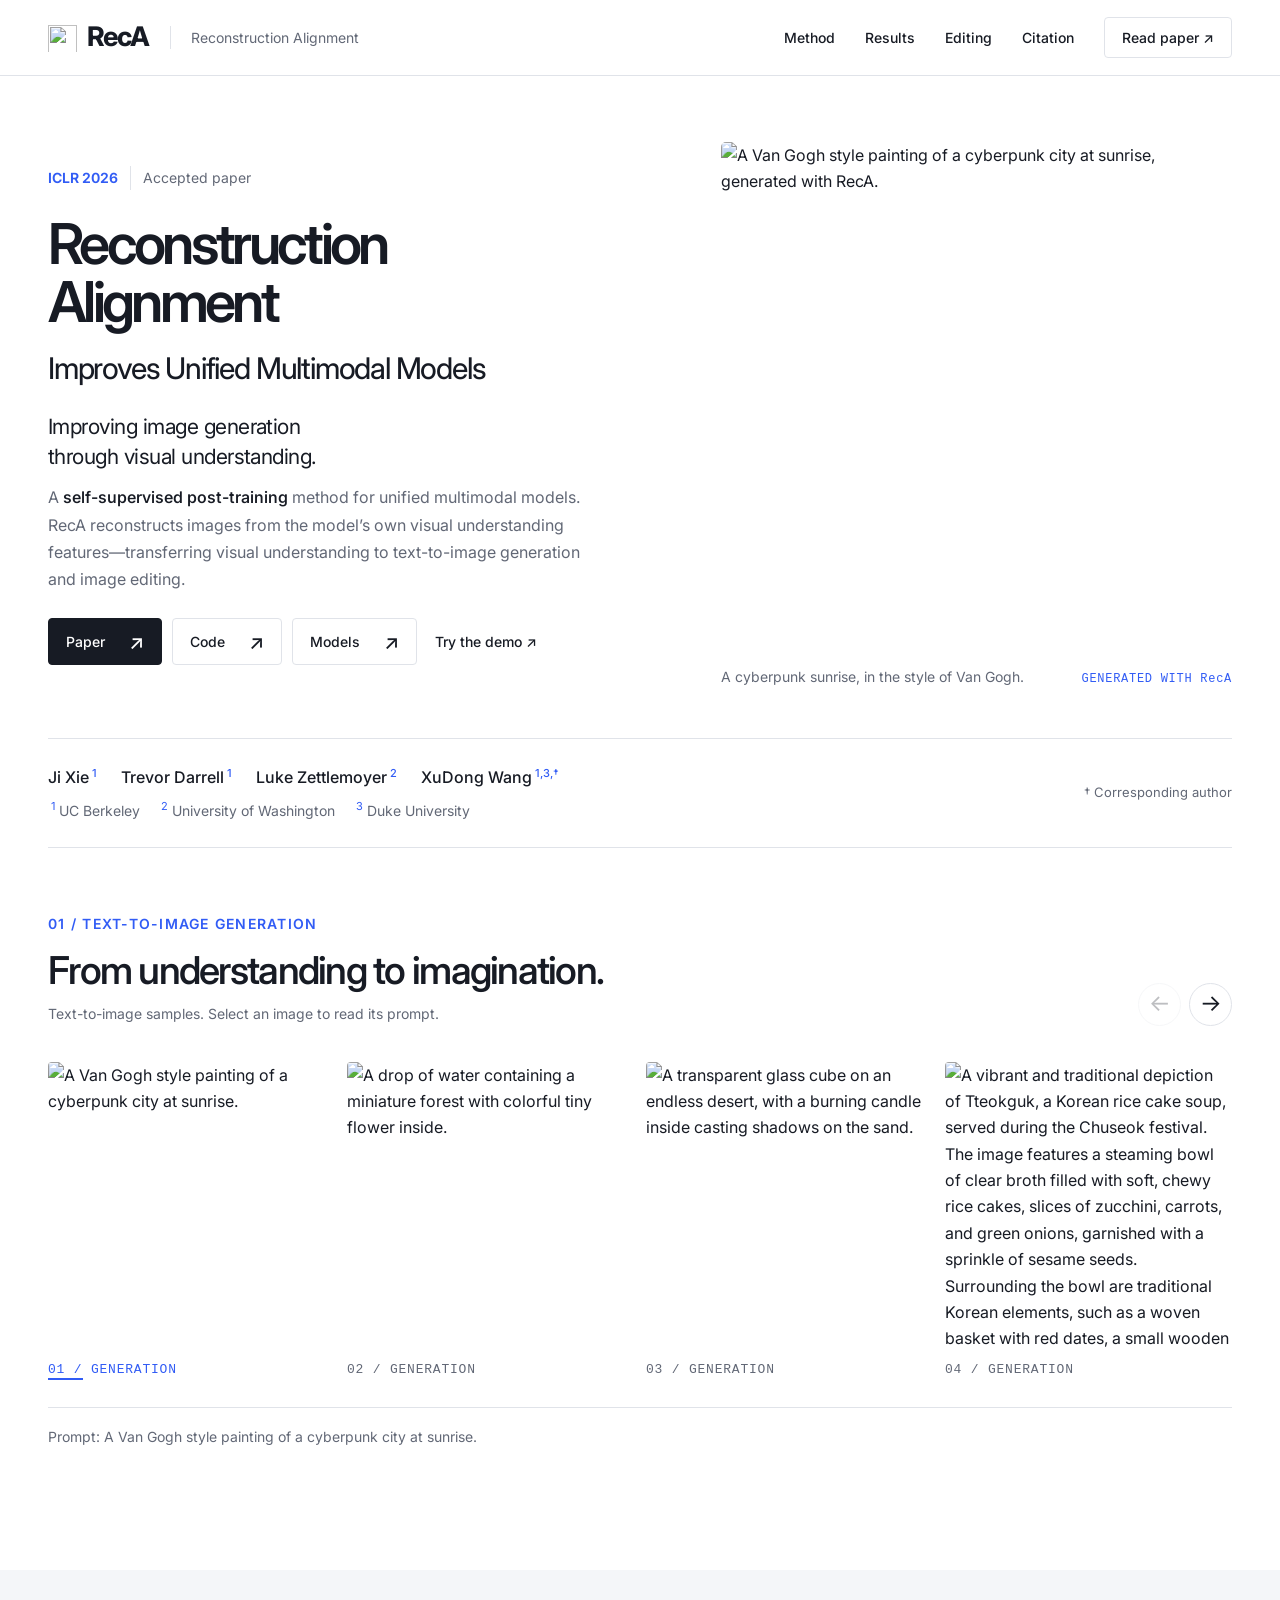
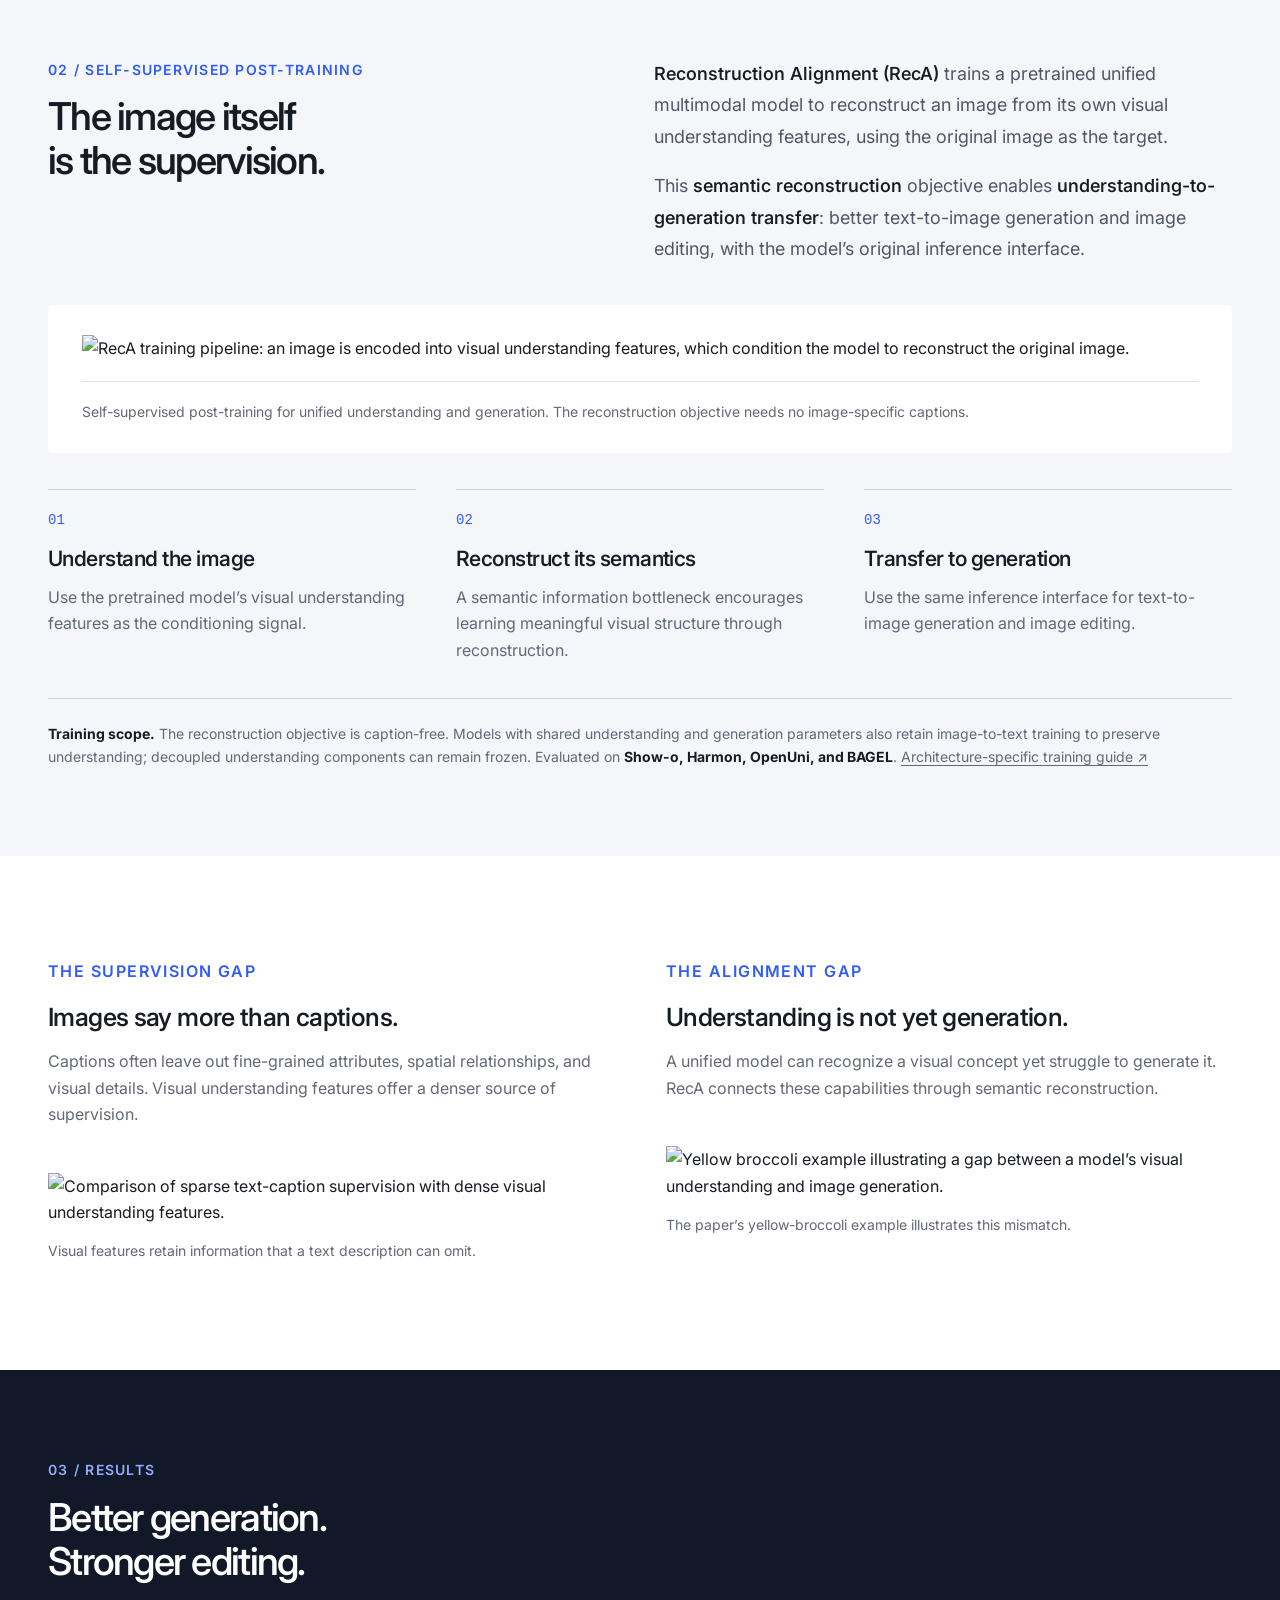
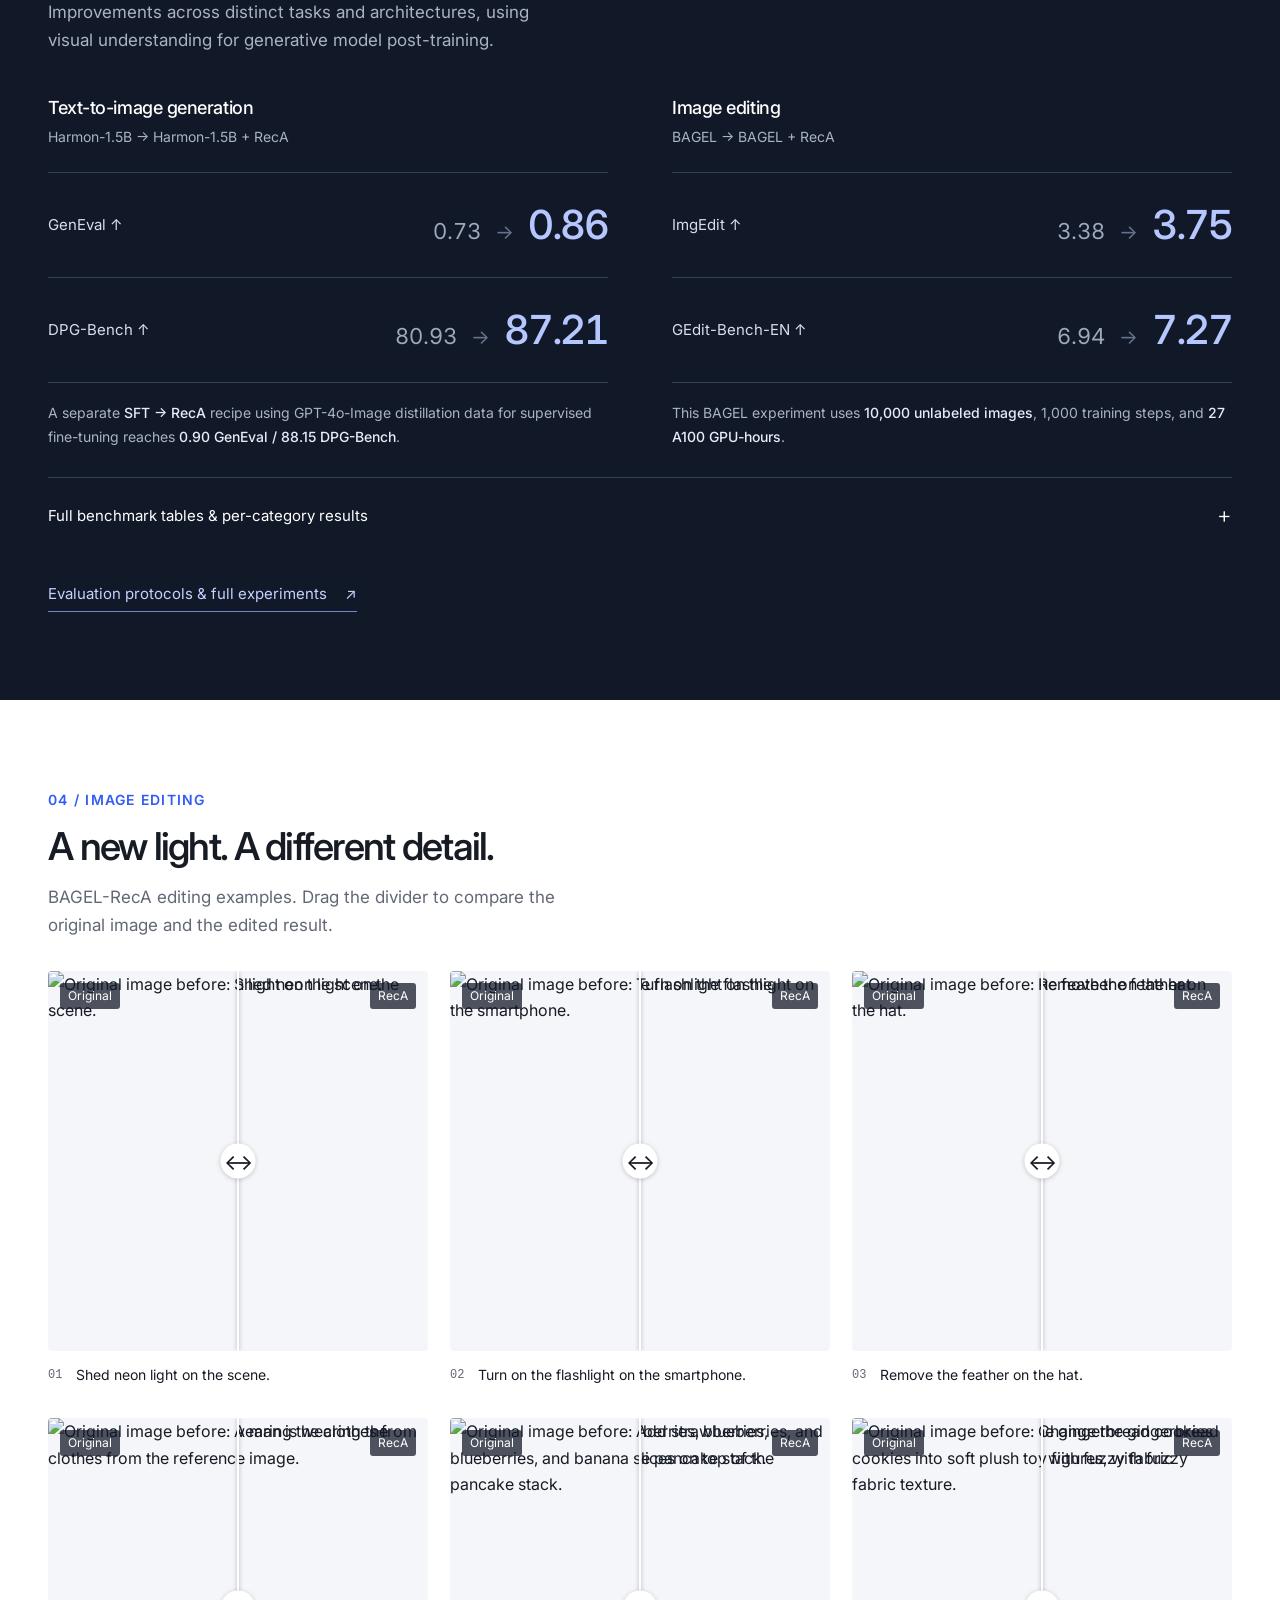
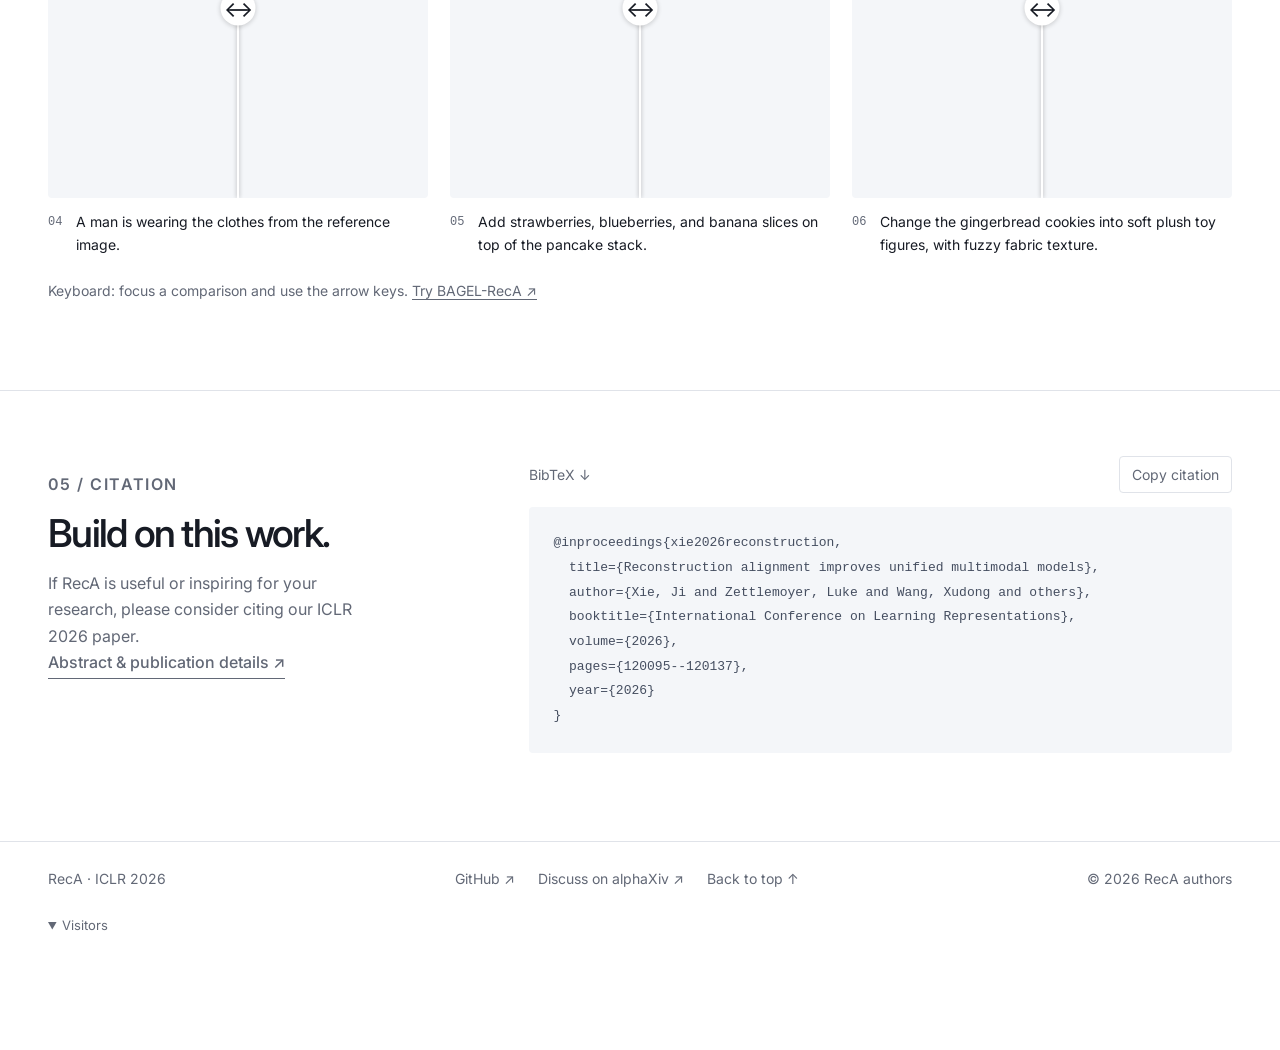
==== commit d2b3dbe0: "Clarify RecA page title and citation invitation Emphasize visual understanding improving image gener" ====
--- a/index.html
+++ b/index.html
@@ -4,10 +4,10 @@
   <meta charset="UTF-8">
   <meta name="viewport" content="width=device-width, initial-scale=1.0">
   <meta name="description" content="RecA improves text-to-image generation and image editing in unified multimodal models through understanding-to-generation transfer and self-supervised post-training.">
-  <meta property="og:title" content="RecA: Reconstruction Alignment Improves Unified Multimodal Models">
+  <meta property="og:title" content="RecA: Visual Understanding Improves Image Generation | ICLR 2026">
   <meta property="og:description" content="RecA improves text-to-image generation and image editing in unified multimodal models through understanding-to-generation transfer and self-supervised post-training.">
   <meta property="og:url" content="https://reconstruction-alignment.github.io/">
-  <meta name="twitter:title" content="RecA: Reconstruction Alignment Improves Unified Multimodal Models">
+  <meta name="twitter:title" content="RecA: Visual Understanding Improves Image Generation | ICLR 2026">
   <meta name="twitter:description" content="RecA improves text-to-image generation and image editing in unified multimodal models through understanding-to-generation transfer and self-supervised post-training.">
   <link rel="canonical" href="https://reconstruction-alignment.github.io/">
   <meta name="citation_title" content="Reconstruction Alignment Improves Unified Multimodal Models">
@@ -87,7 +87,7 @@
 }
 </script>
   
-  <title>RecA: Reconstruction Alignment Improves Unified Multimodal Models | ICLR 2026</title>
+  <title>RecA: Visual Understanding Improves Image Generation | ICLR 2026</title>
   
   <link rel="icon" type="image/png" href="static/files/teaser/logo.png">
   <link rel="shortcut icon" href="static/files/teaser/logo.png" type="image/png">
@@ -170,7 +170,7 @@
 <figure class="edit-item"><div class="edit-comparison-container"><div class="edit-original"><img src="static/files/edit_demo/ori4.png" alt="Original image before: A man is wearing the clothes from the reference image." loading="lazy" decoding="async"></div><div class="edit-result"><img src="static/files/edit_demo/edit4.png" alt="Edited result: A man is wearing the clothes from the reference image." loading="lazy" decoding="async"></div><span class="edit-label before">Original</span><span class="edit-label after">RecA</span><div class="edit-slider" aria-hidden="true"></div><input class="edit-range" type="range" min="0" max="100" value="50" aria-label="Compare original and edited image: A man is wearing the clothes from the reference image."></div><figcaption><span class="mono">04</span><span>A man is wearing the clothes from the reference image.</span></figcaption></figure>
 <figure class="edit-item"><div class="edit-comparison-container"><div class="edit-original"><img src="static/files/edit_demo/ori5.png" alt="Original image before: Add strawberries, blueberries, and banana slices on top of the pancake stack." loading="lazy" decoding="async"></div><div class="edit-result"><img src="static/files/edit_demo/edit5.png" alt="Edited result: Add strawberries, blueberries, and banana slices on top of the pancake stack." loading="lazy" decoding="async"></div><span class="edit-label before">Original</span><span class="edit-label after">RecA</span><div class="edit-slider" aria-hidden="true"></div><input class="edit-range" type="range" min="0" max="100" value="50" aria-label="Compare original and edited image: Add strawberries, blueberries, and banana slices on top of the pancake stack."></div><figcaption><span class="mono">05</span><span>Add strawberries, blueberries, and banana slices on top of the pancake stack.</span></figcaption></figure>
 <figure class="edit-item"><div class="edit-comparison-container"><div class="edit-original"><img src="static/files/edit_demo/ori6.png" alt="Original image before: Change the gingerbread cookies into soft plush toy figures, with fuzzy fabric texture." loading="lazy" decoding="async"></div><div class="edit-result"><img src="static/files/edit_demo/edit6.png" alt="Edited result: Change the gingerbread cookies into soft plush toy figures, with fuzzy fabric texture." loading="lazy" decoding="async"></div><span class="edit-label before">Original</span><span class="edit-label after">RecA</span><div class="edit-slider" aria-hidden="true"></div><input class="edit-range" type="range" min="0" max="100" value="50" aria-label="Compare original and edited image: Change the gingerbread cookies into soft plush toy figures, with fuzzy fabric texture."></div><figcaption><span class="mono">06</span><span>Change the gingerbread cookies into soft plush toy figures, with fuzzy fabric texture.</span></figcaption></figure></div><p class="editing-note">Keyboard: focus a comparison and use the arrow keys. <a href="https://huggingface.co/spaces/sanaka87/BAGEL-RecA" target="_blank" rel="noopener noreferrer">Try BAGEL-RecA ↗</a></p></div></section>
-<section id="citation" class="citation-section"><div class="wrap citation-layout"><div class="citation-intro"><p class="section-label eyebrow">05 / Citation</p><h2>Build on this work.</h2><p>If RecA is useful for your research, please cite our ICLR 2026 paper. <a href="paper.html" class="text-link">Abstract &amp; publication details ↗</a></p></div><div><div class="citation-actions"><a href="citation.bib" download>BibTeX ↓</a><button type="button" id="copy-citation" class="copy-button">Copy citation</button></div><pre><code id="bibtex">@inproceedings{xie2026reconstruction,
+<section id="citation" class="citation-section"><div class="wrap citation-layout"><div class="citation-intro"><p class="section-label eyebrow">05 / Citation</p><h2>Build on this work.</h2><p>If RecA is useful or inspiring for your research, please consider citing our ICLR 2026 paper. <a href="paper.html" class="text-link">Abstract &amp; publication details ↗</a></p></div><div><div class="citation-actions"><a href="citation.bib" download>BibTeX ↓</a><button type="button" id="copy-citation" class="copy-button">Copy citation</button></div><pre><code id="bibtex">@inproceedings{xie2026reconstruction,
   title={Reconstruction alignment improves unified multimodal models},
   author={Xie, Ji and Zettlemoyer, Luke and Wang, Xudong and others},
   booktitle={International Conference on Learning Representations},
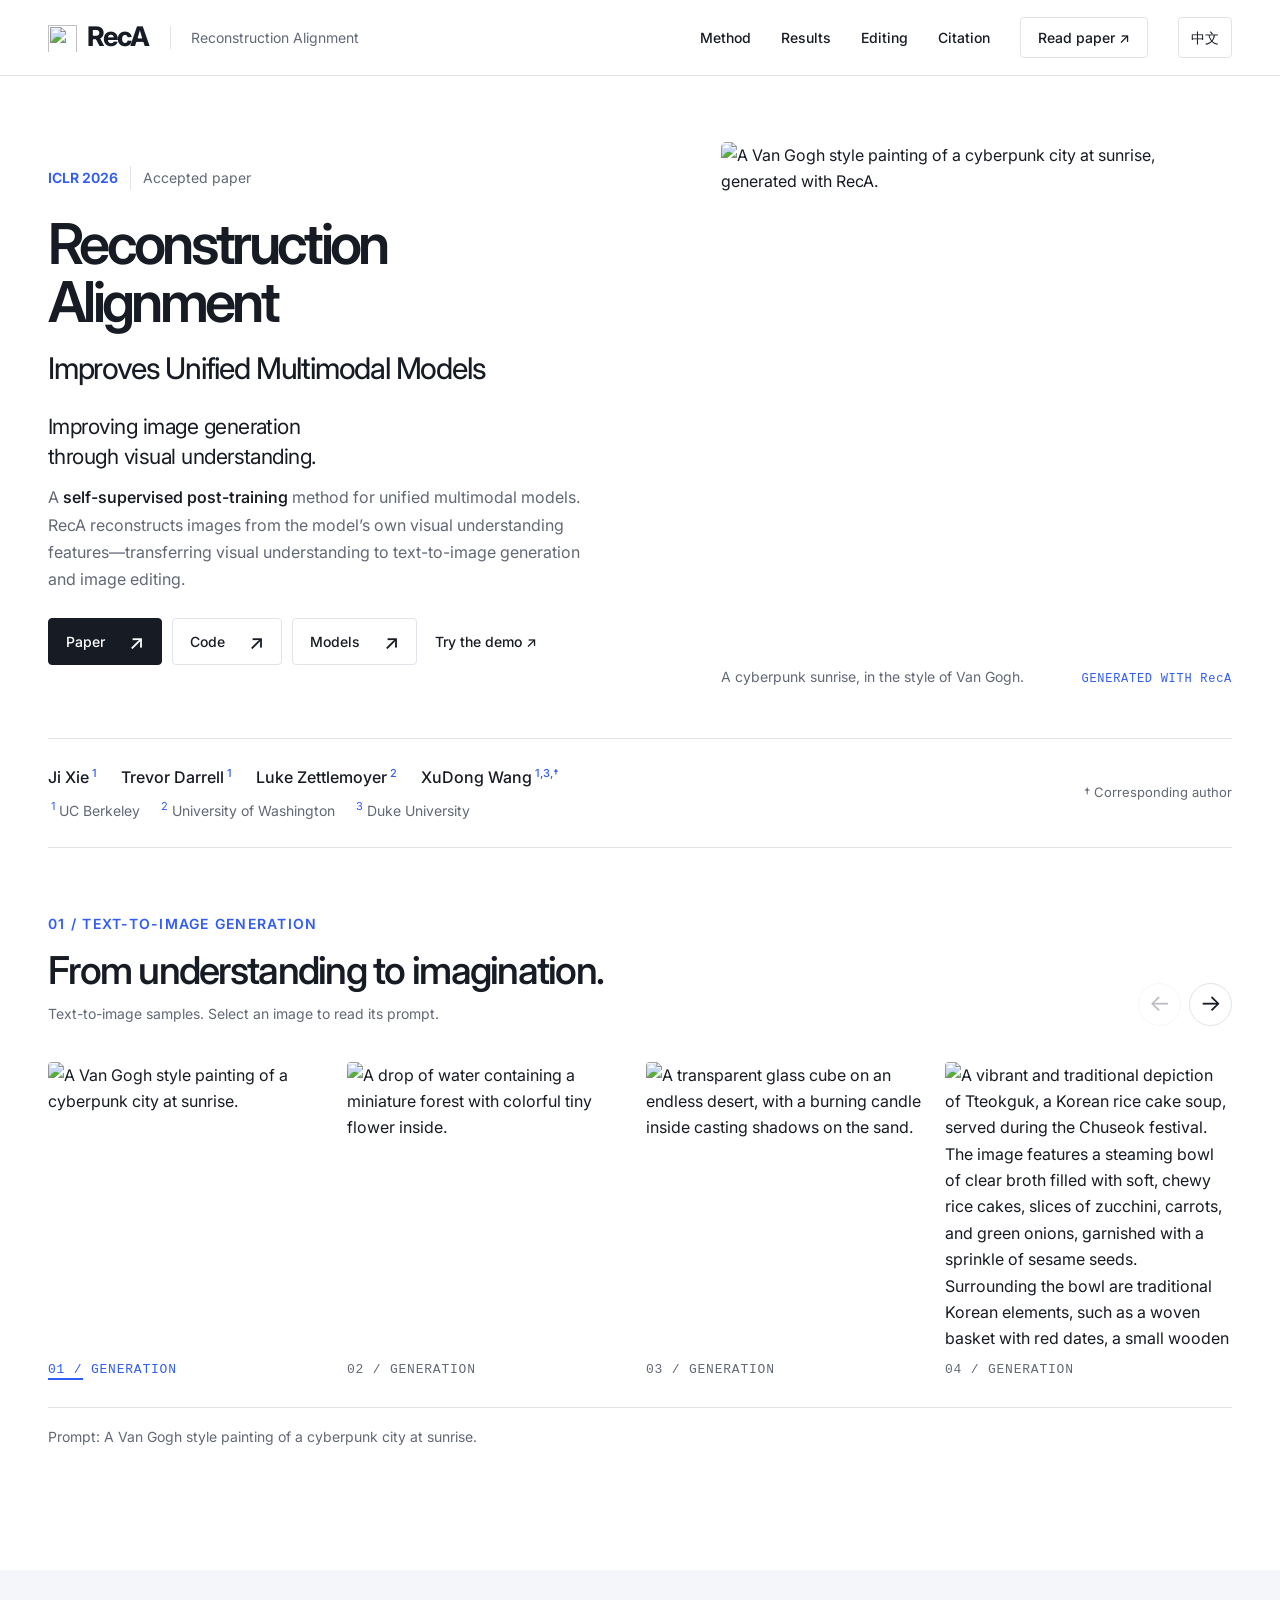
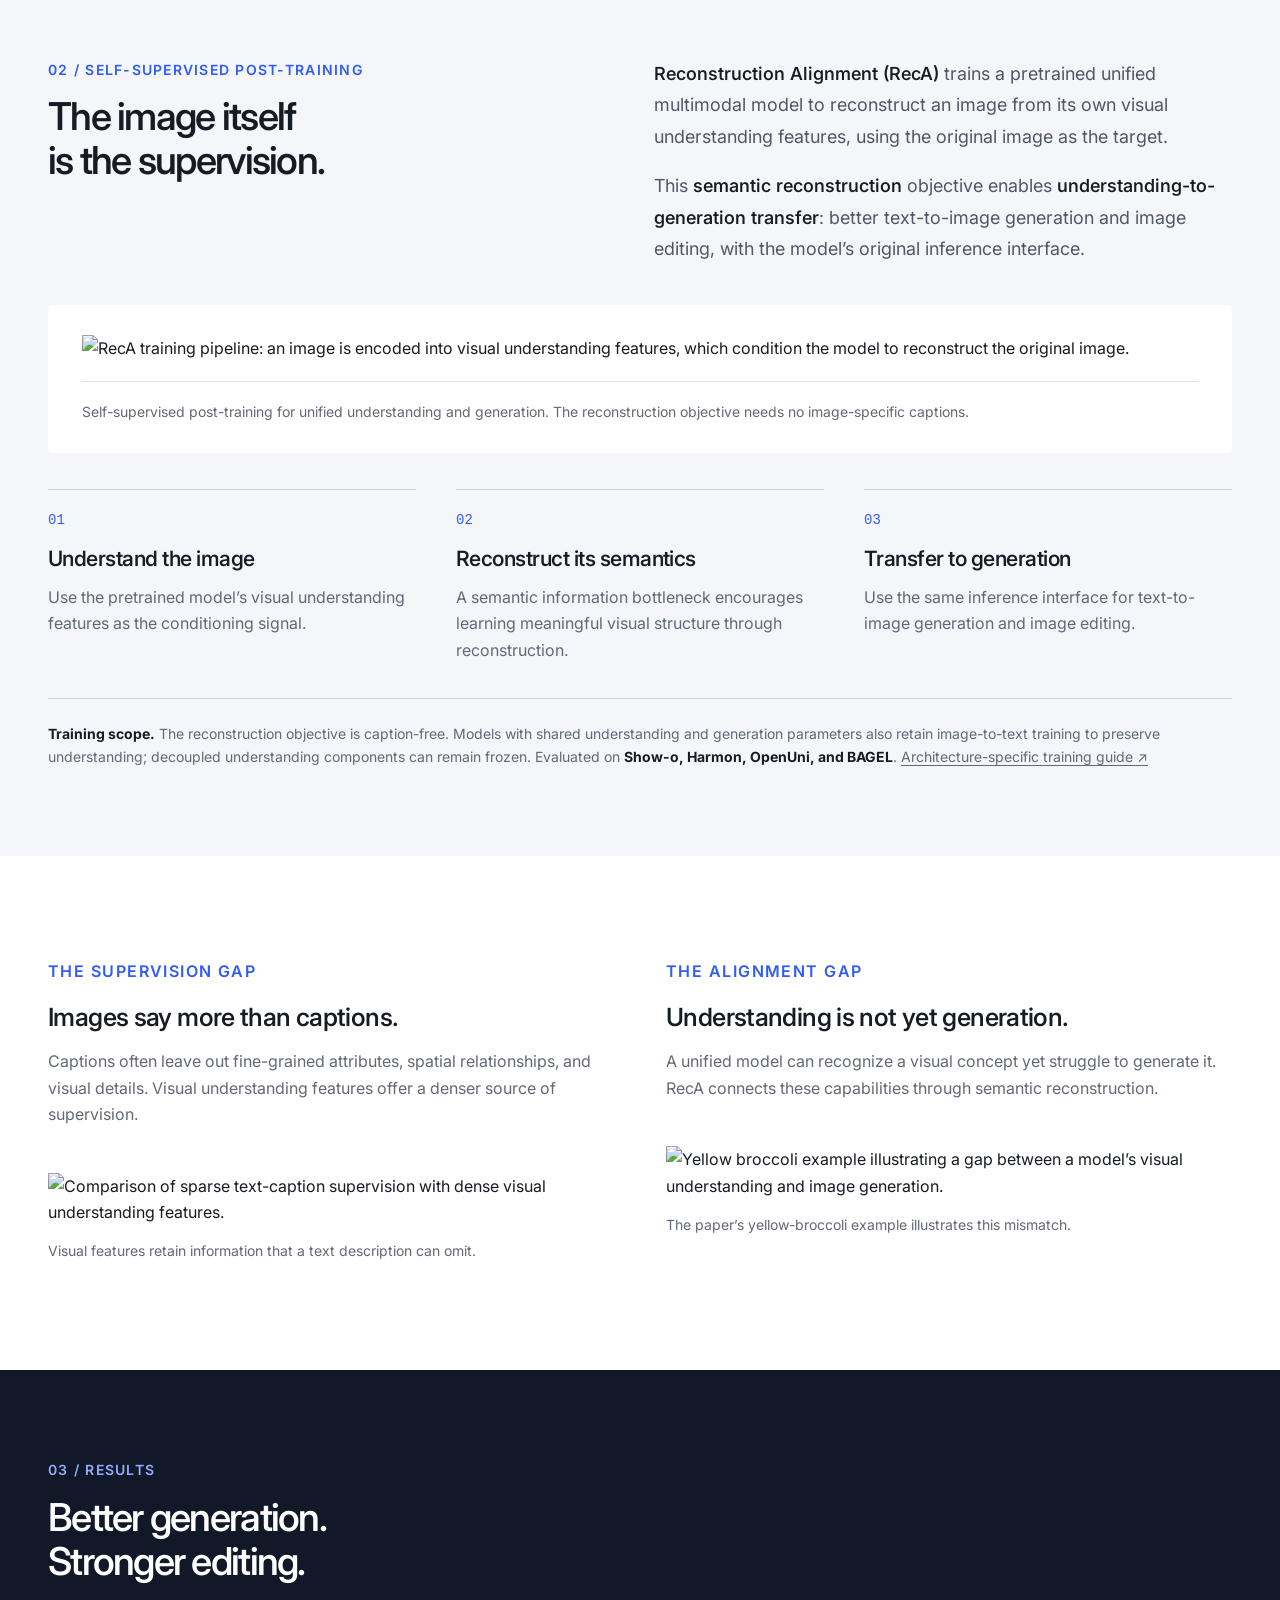
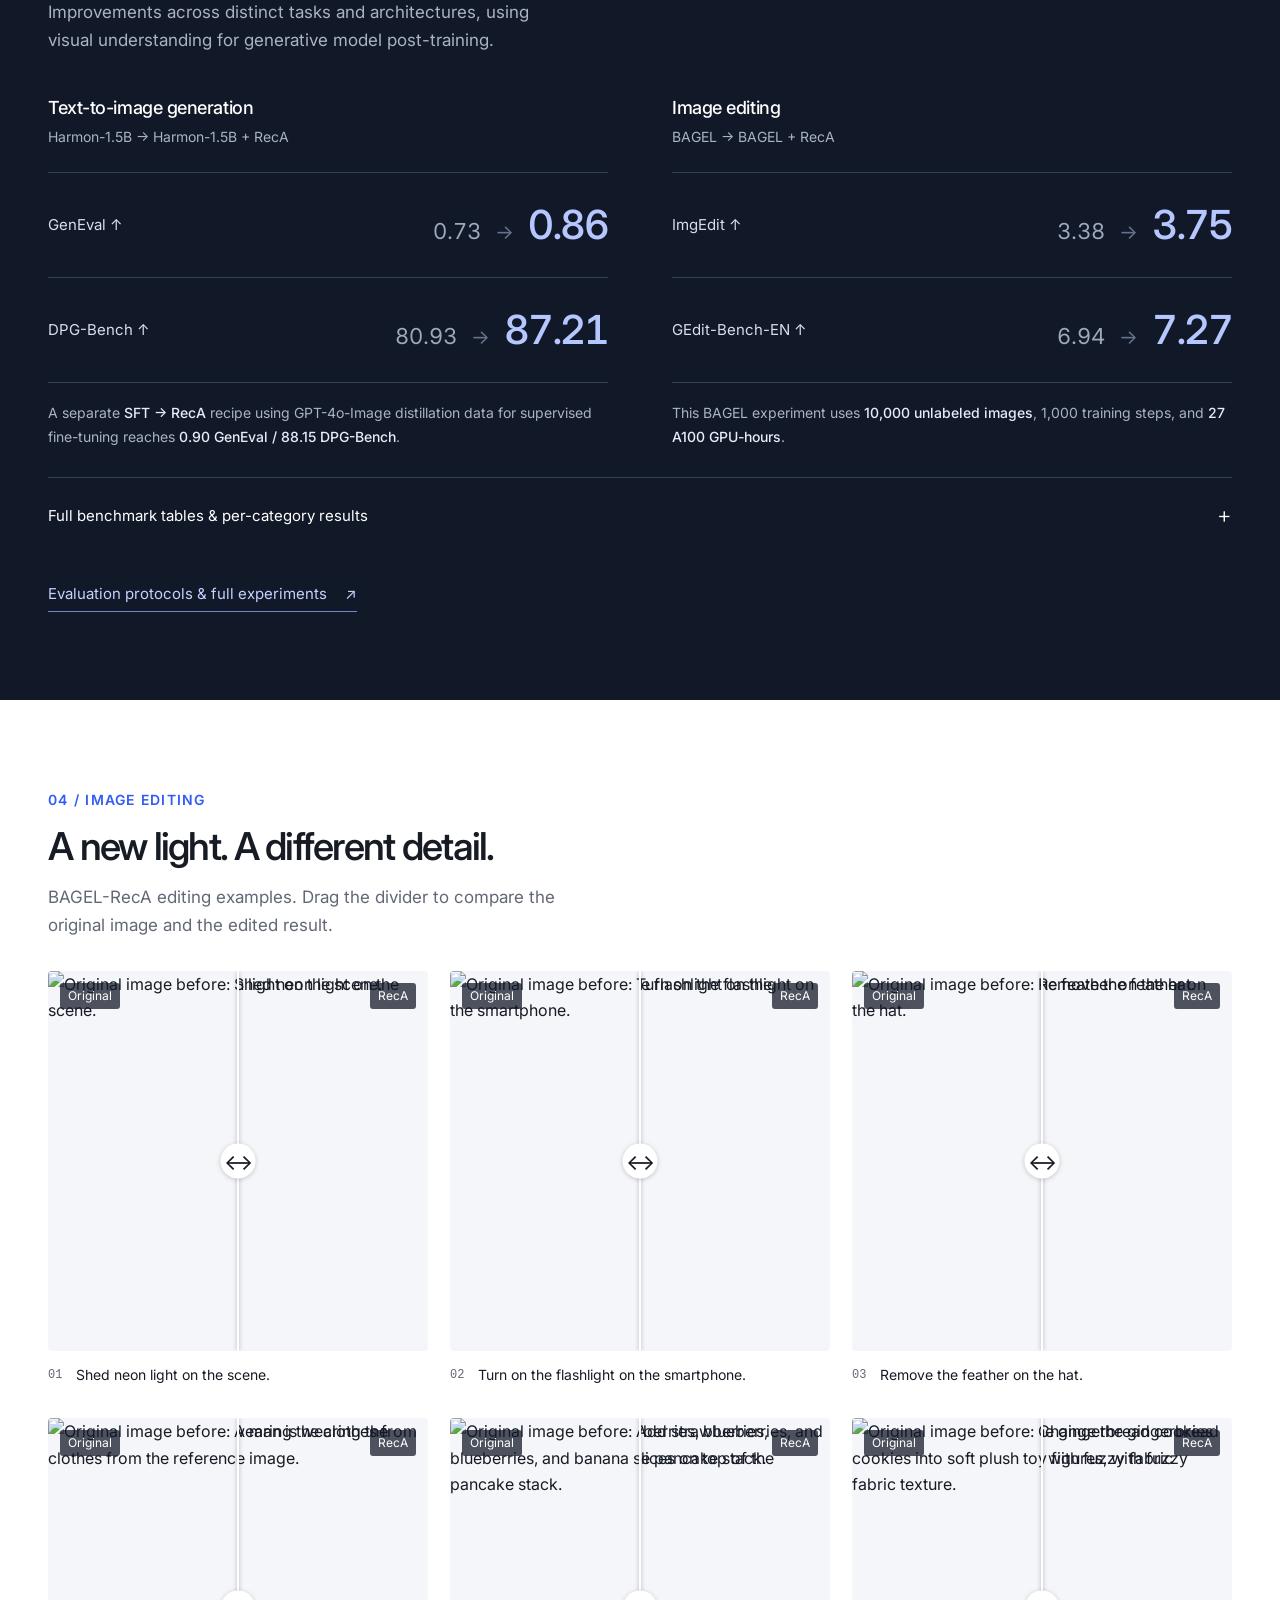
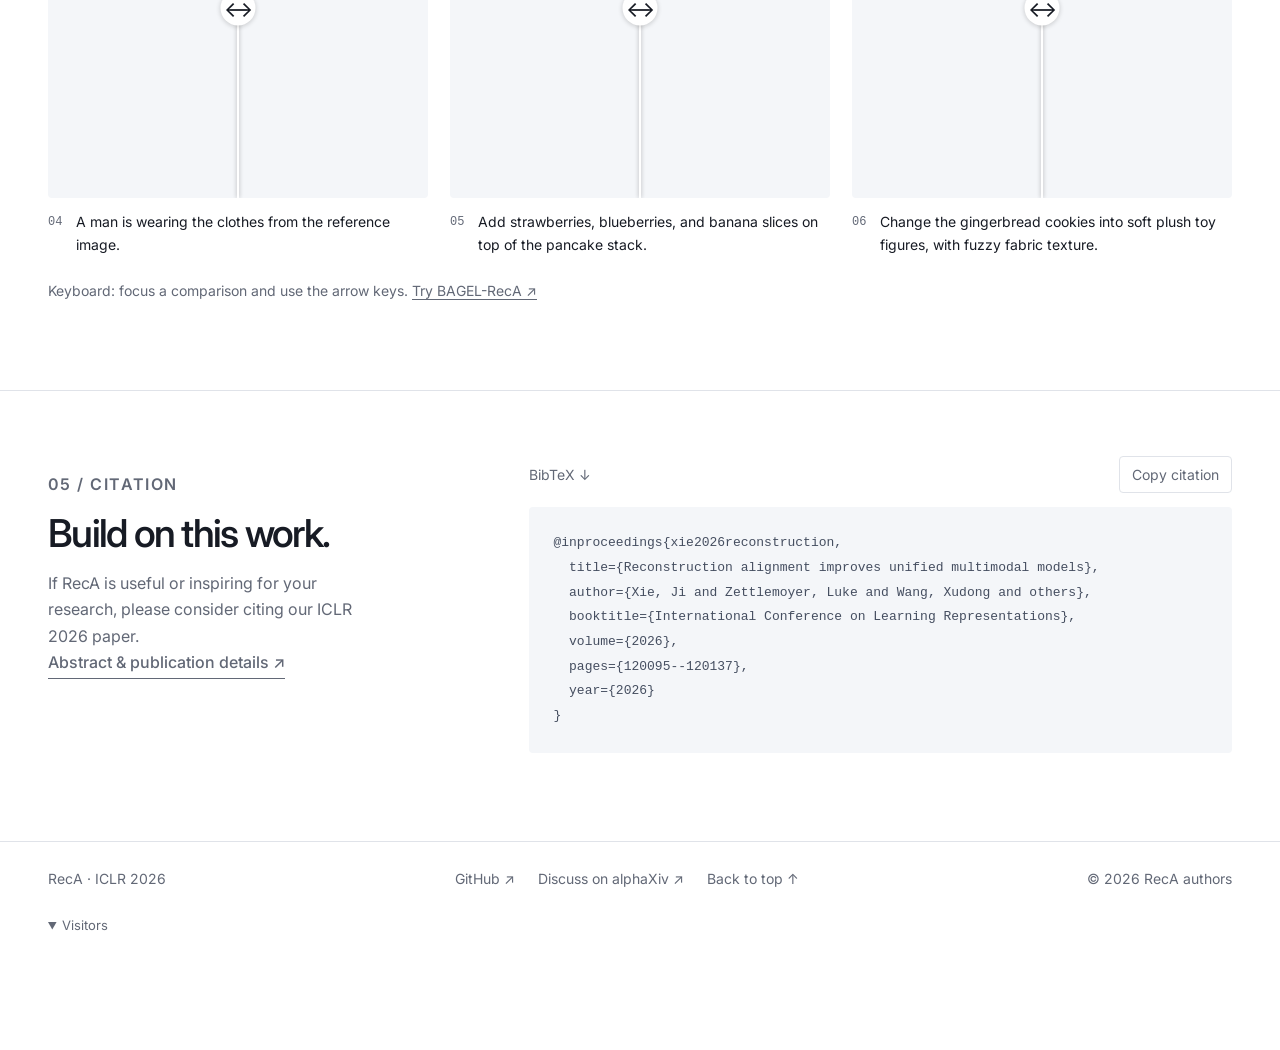
==== commit 5187e304: "Add Chinese RecA project page and manual language switch" ====
--- a/index.html
+++ b/index.html
@@ -10,6 +10,10 @@
   <meta name="twitter:title" content="RecA: Visual Understanding Improves Image Generation | ICLR 2026">
   <meta name="twitter:description" content="RecA improves text-to-image generation and image editing in unified multimodal models through understanding-to-generation transfer and self-supervised post-training.">
   <link rel="canonical" href="https://reconstruction-alignment.github.io/">
+
+  <link rel="alternate" hreflang="en" href="https://reconstruction-alignment.github.io/">
+  <link rel="alternate" hreflang="zh-CN" href="https://reconstruction-alignment.github.io/zh.html">
+  <link rel="alternate" hreflang="x-default" href="https://reconstruction-alignment.github.io/">
   <meta name="citation_title" content="Reconstruction Alignment Improves Unified Multimodal Models">
   <meta name="citation_author" content="Ji Xie">
   <meta name="citation_author" content="Trevor Darrell">
@@ -86,9 +90,9 @@
   ]
 }
 </script>
-  
+
   <title>RecA: Visual Understanding Improves Image Generation | ICLR 2026</title>
-  
+
   <link rel="icon" type="image/png" href="static/files/teaser/logo.png">
   <link rel="shortcut icon" href="static/files/teaser/logo.png" type="image/png">
 <link rel="preconnect" href="https://fonts.googleapis.com"><link rel="preconnect" href="https://fonts.gstatic.com" crossorigin>
@@ -112,6 +116,10 @@
 @media(max-width:370px){.wrap{width:calc(100% - 28px)}h1{font-size:40px}.editing-grid{grid-template-columns:1fr}.resource{padding:9px 10px}.gallery-controls{display:none}.hero-art figcaption{font-size:12px}}
 @media(prefers-reduced-motion:reduce){*,*:before,*:after{scroll-behavior:auto!important;transition:none!important;animation:none!important}}
 
+
+.hero-copy,.citation-layout>*{min-width:0} @media(max-width:600px){h1{font-size:clamp(32px,10vw,42px);overflow-wrap:anywhere}.hero-main{grid-template-columns:minmax(0,1fr)}}
+
+.language-switch{font-size:14px;font-weight:500;border:1px solid var(--line);padding:8px 12px;border-radius:4px;white-space:nowrap}#nav-links{margin-left:auto}@media(max-width:600px){.language-switch{order:1;margin-left:auto;margin-right:10px}#menu-toggle{order:2}#nav-links{order:3}}
 </style>
 </head>
 
@@ -120,7 +128,7 @@
 <header class="site-nav"><div class="wrap nav-inner">
 <a class="nav-brand" href="#top"><img src="static/files/teaser/logo.png" width="29" height="29" alt="">RecA<span>Reconstruction Alignment</span></a>
 <button id="menu-toggle" type="button" aria-expanded="false" aria-controls="nav-links" hidden>Menu</button>
-<nav id="nav-links" aria-label="Main navigation"><a href="#approach">Method</a><a href="#results">Results</a><a href="#editing">Editing</a><a href="#citation">Citation</a><a class="nav-paper" href="https://arxiv.org/pdf/2509.07295" target="_blank" rel="noopener noreferrer">Read paper ↗</a></nav>
+<nav id="nav-links" aria-label="Main navigation"><a href="#approach">Method</a><a href="#results">Results</a><a href="#editing">Editing</a><a href="#citation">Citation</a><a class="nav-paper" href="https://arxiv.org/pdf/2509.07295" target="_blank" rel="noopener noreferrer">Read paper ↗</a></nav><a class="language-switch" href="zh.html" lang="zh-CN" hreflang="zh-CN">中文</a>
 </div></header>
 <main id="main">
 <section id="top" class="hero"><div class="wrap">
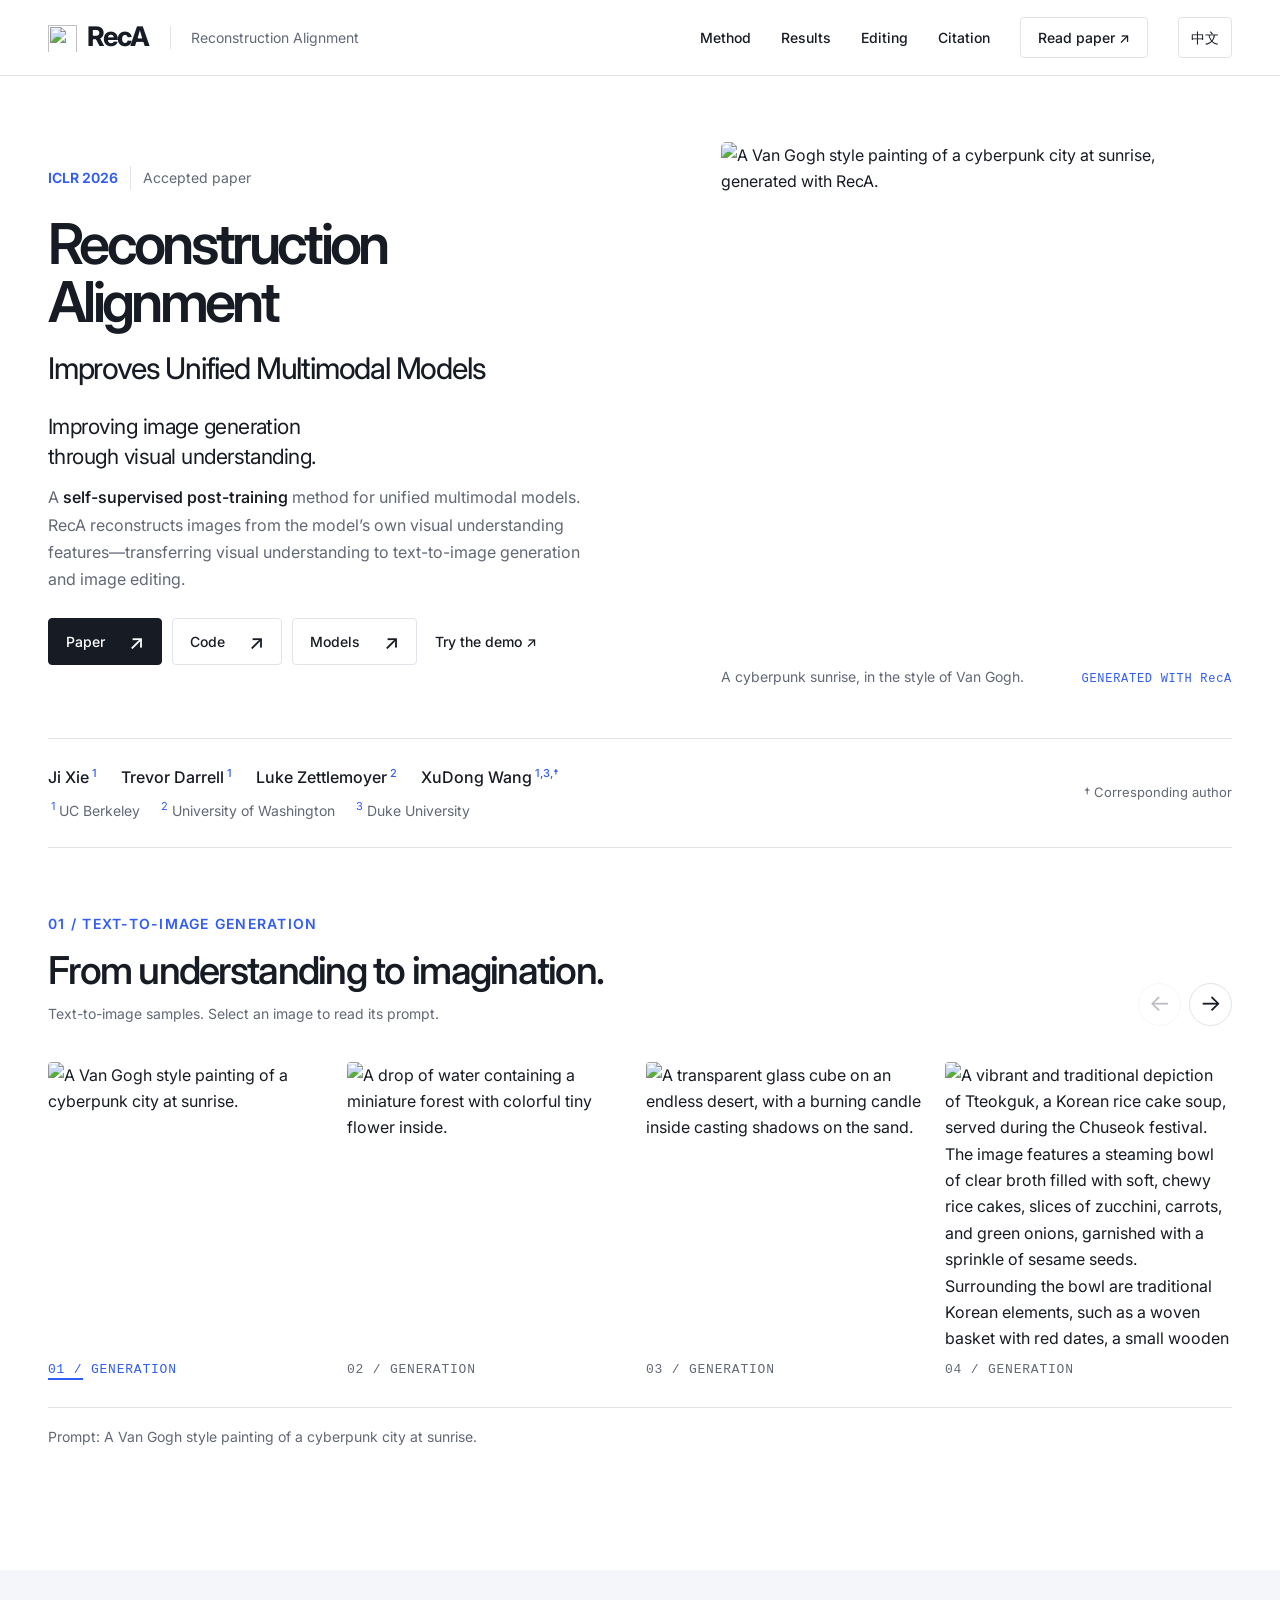
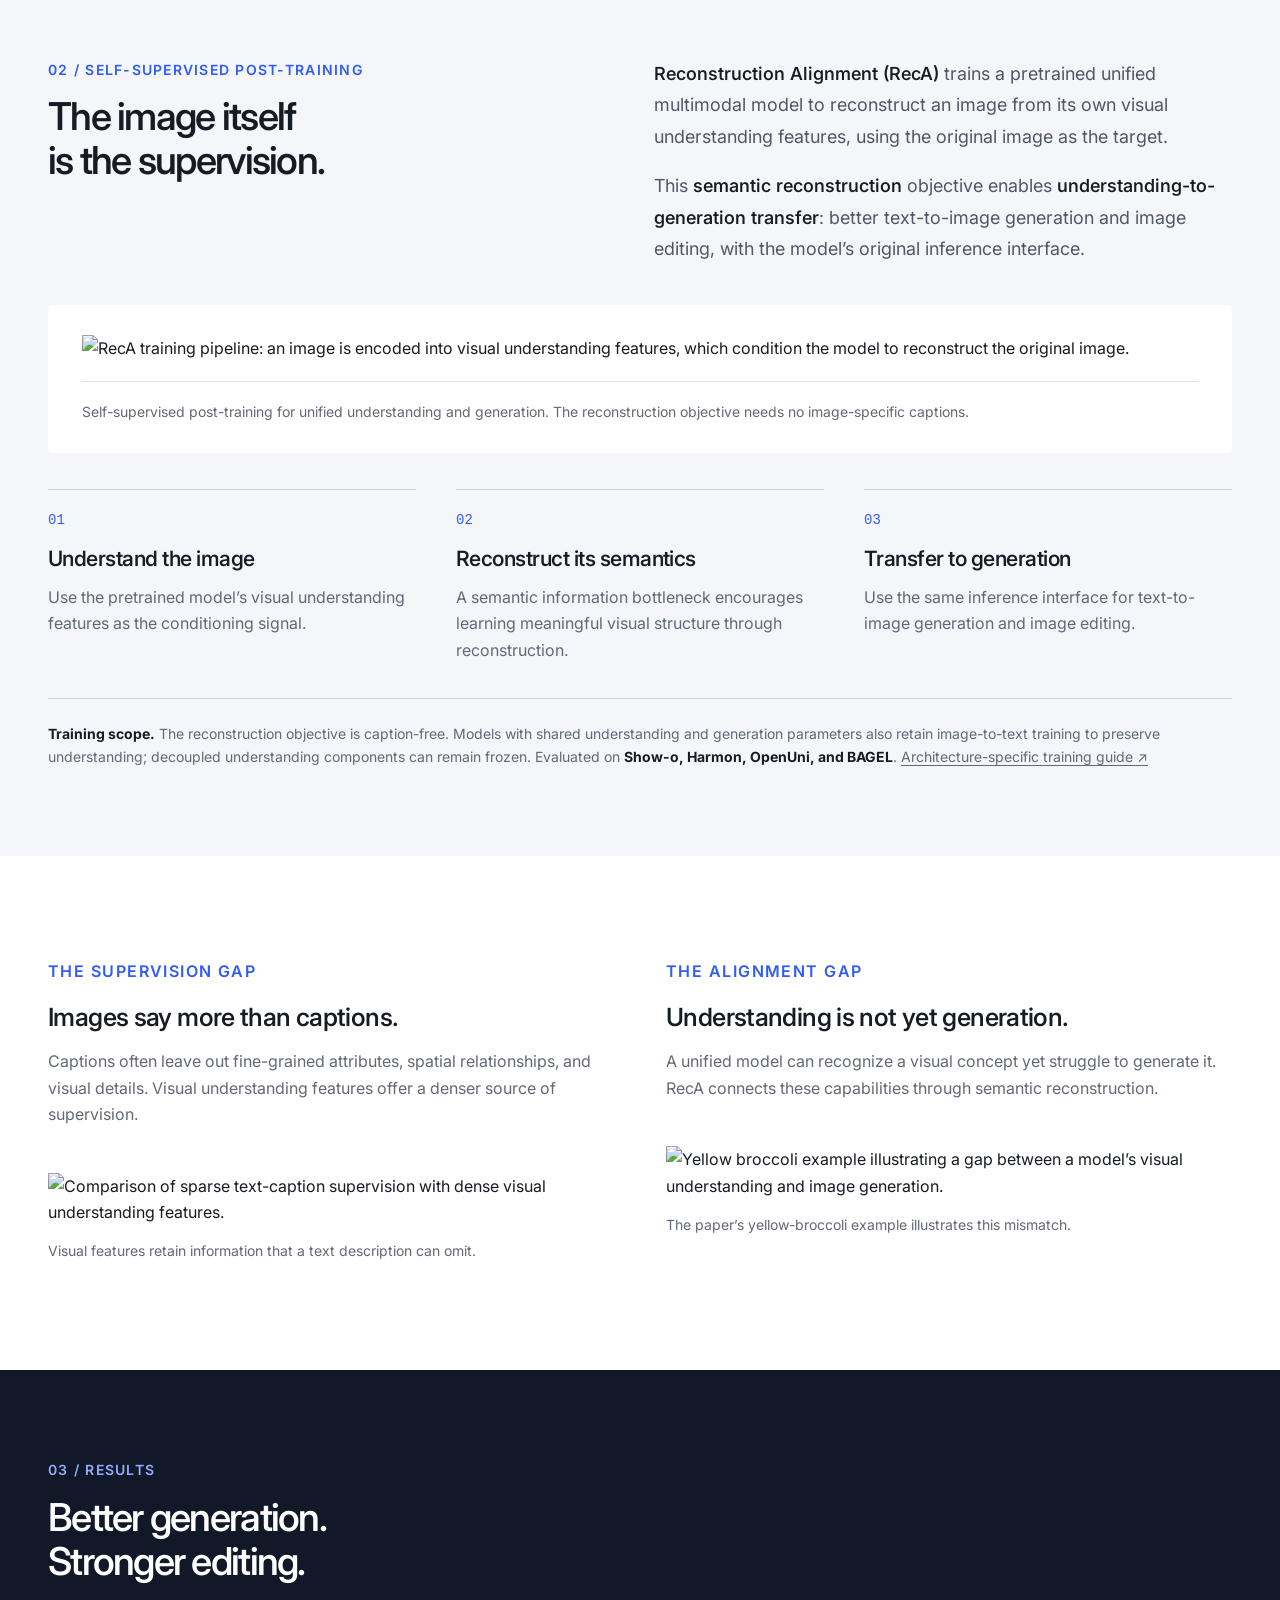
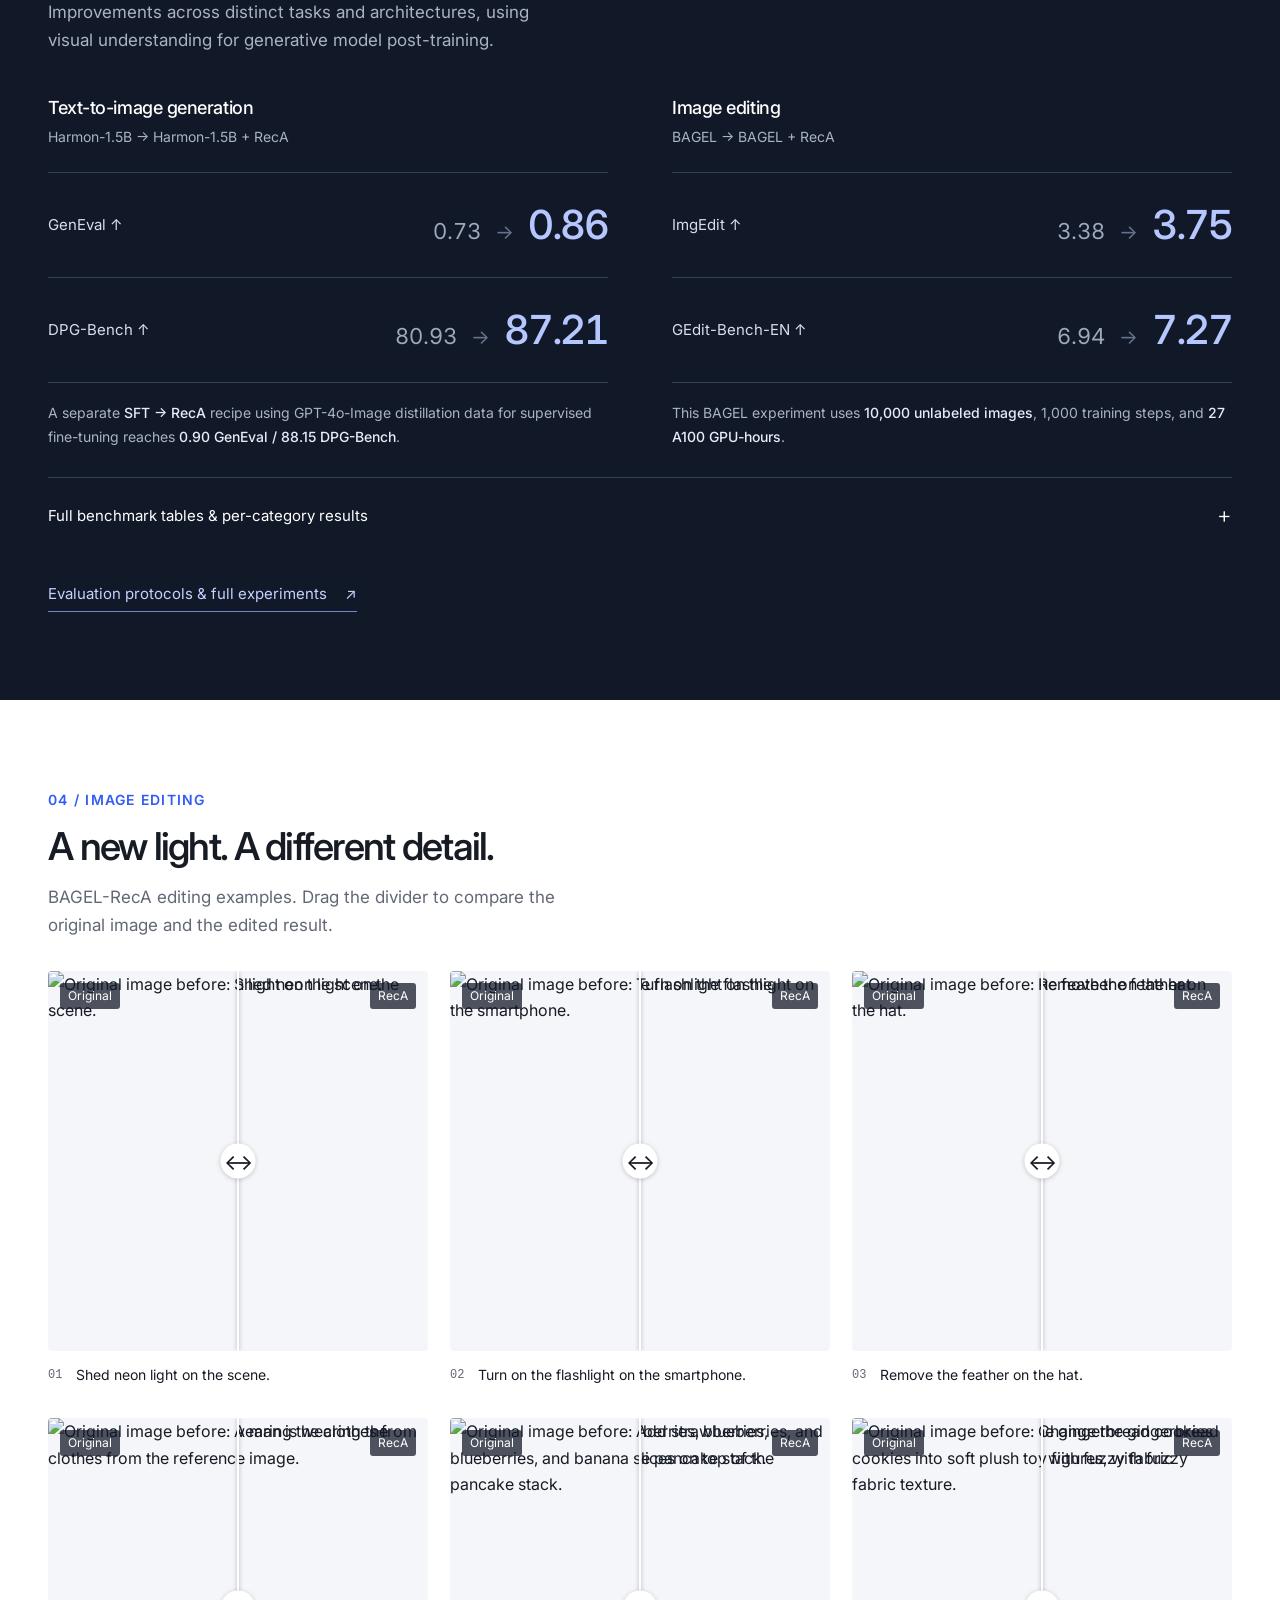
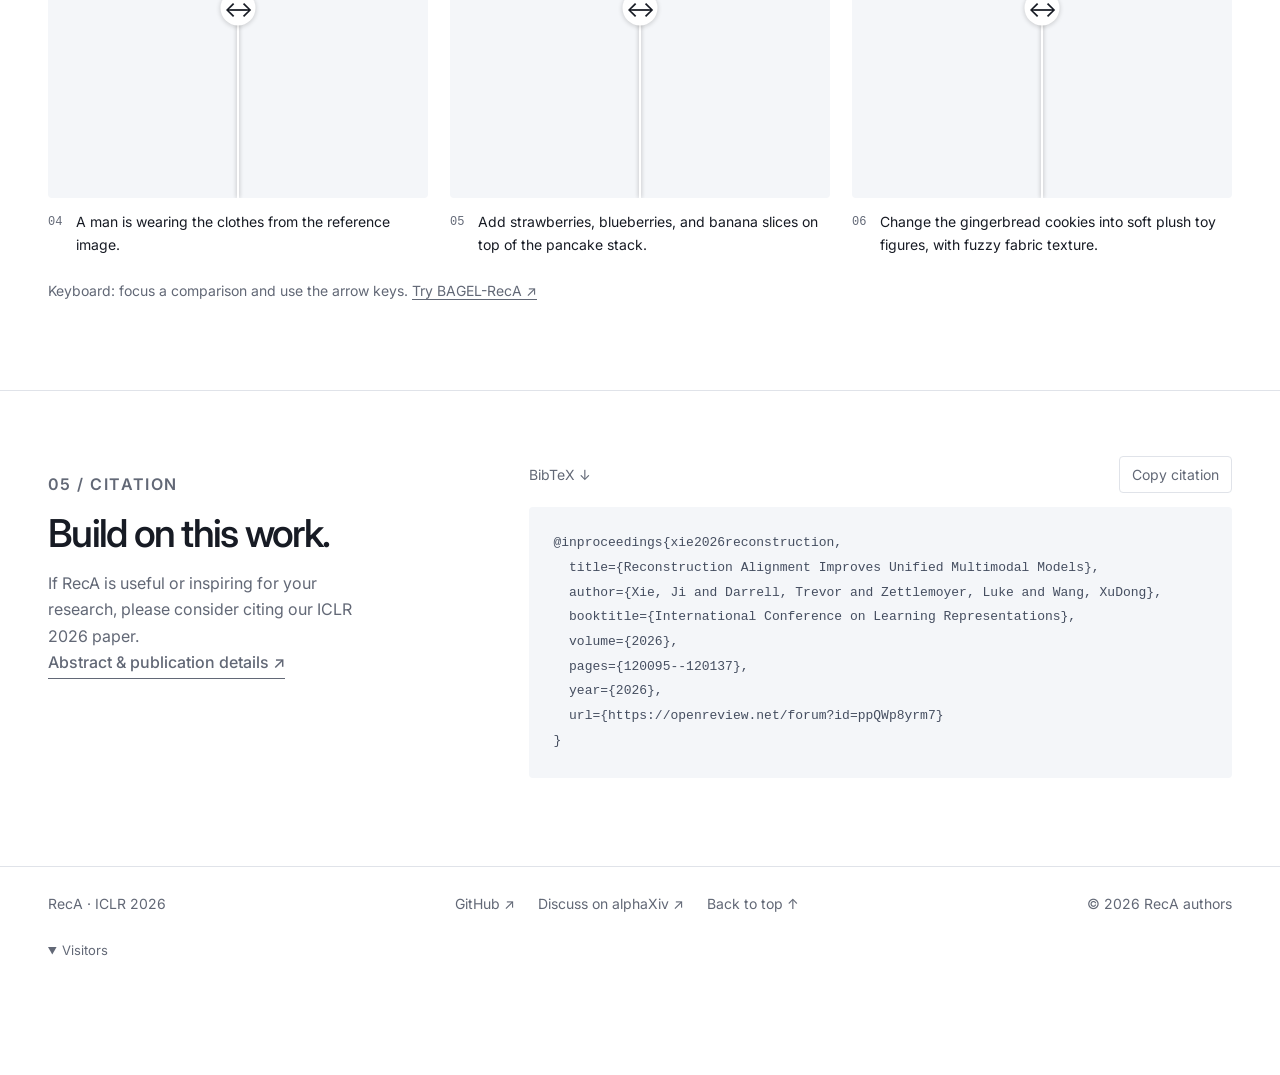
==== commit 2ee0b3c5: "Correct the RecA citation on the English homepage" ====
--- a/index.html
+++ b/index.html
@@ -179,12 +179,13 @@
 <figure class="edit-item"><div class="edit-comparison-container"><div class="edit-original"><img src="static/files/edit_demo/ori5.png" alt="Original image before: Add strawberries, blueberries, and banana slices on top of the pancake stack." loading="lazy" decoding="async"></div><div class="edit-result"><img src="static/files/edit_demo/edit5.png" alt="Edited result: Add strawberries, blueberries, and banana slices on top of the pancake stack." loading="lazy" decoding="async"></div><span class="edit-label before">Original</span><span class="edit-label after">RecA</span><div class="edit-slider" aria-hidden="true"></div><input class="edit-range" type="range" min="0" max="100" value="50" aria-label="Compare original and edited image: Add strawberries, blueberries, and banana slices on top of the pancake stack."></div><figcaption><span class="mono">05</span><span>Add strawberries, blueberries, and banana slices on top of the pancake stack.</span></figcaption></figure>
 <figure class="edit-item"><div class="edit-comparison-container"><div class="edit-original"><img src="static/files/edit_demo/ori6.png" alt="Original image before: Change the gingerbread cookies into soft plush toy figures, with fuzzy fabric texture." loading="lazy" decoding="async"></div><div class="edit-result"><img src="static/files/edit_demo/edit6.png" alt="Edited result: Change the gingerbread cookies into soft plush toy figures, with fuzzy fabric texture." loading="lazy" decoding="async"></div><span class="edit-label before">Original</span><span class="edit-label after">RecA</span><div class="edit-slider" aria-hidden="true"></div><input class="edit-range" type="range" min="0" max="100" value="50" aria-label="Compare original and edited image: Change the gingerbread cookies into soft plush toy figures, with fuzzy fabric texture."></div><figcaption><span class="mono">06</span><span>Change the gingerbread cookies into soft plush toy figures, with fuzzy fabric texture.</span></figcaption></figure></div><p class="editing-note">Keyboard: focus a comparison and use the arrow keys. <a href="https://huggingface.co/spaces/sanaka87/BAGEL-RecA" target="_blank" rel="noopener noreferrer">Try BAGEL-RecA ↗</a></p></div></section>
 <section id="citation" class="citation-section"><div class="wrap citation-layout"><div class="citation-intro"><p class="section-label eyebrow">05 / Citation</p><h2>Build on this work.</h2><p>If RecA is useful or inspiring for your research, please consider citing our ICLR 2026 paper. <a href="paper.html" class="text-link">Abstract &amp; publication details ↗</a></p></div><div><div class="citation-actions"><a href="citation.bib" download>BibTeX ↓</a><button type="button" id="copy-citation" class="copy-button">Copy citation</button></div><pre><code id="bibtex">@inproceedings{xie2026reconstruction,
-  title={Reconstruction alignment improves unified multimodal models},
-  author={Xie, Ji and Zettlemoyer, Luke and Wang, Xudong and others},
+  title={Reconstruction Alignment Improves Unified Multimodal Models},
+  author={Xie, Ji and Darrell, Trevor and Zettlemoyer, Luke and Wang, XuDong},
   booktitle={International Conference on Learning Representations},
   volume={2026},
   pages={120095--120137},
-  year={2026}
+  year={2026},
+  url={https://openreview.net/forum?id=ppQWp8yrm7}
 }</code></pre><p id="citation-status" role="status" aria-live="polite"></p></div></div></section>
 </main>
 <footer class="site-footer"><div class="wrap"><div class="footer-row"><p>RecA · ICLR 2026</p><div class="footer-links"><a href="https://github.com/HorizonWind2004/reconstruction-alignment" target="_blank" rel="noopener noreferrer">GitHub ↗</a><a href="https://alphaxiv.org/abs/2509.07295" target="_blank" rel="noopener noreferrer">Discuss on alphaXiv ↗</a><a href="#top">Back to top ↑</a></div><p>© 2026 RecA authors</p></div><details class="visitor-stats" open><summary>Visitors</summary><div class="visitor-map"><script id="mapmyvisitors" src="https://mapmyvisitors.com/map.js?d=t6_y_-P92Qv5pi9EBxNDzlrcHpOseilvqHHLQLA87CQ&amp;cl=ffffff&amp;w=a" async></script></div></details></div></footer>
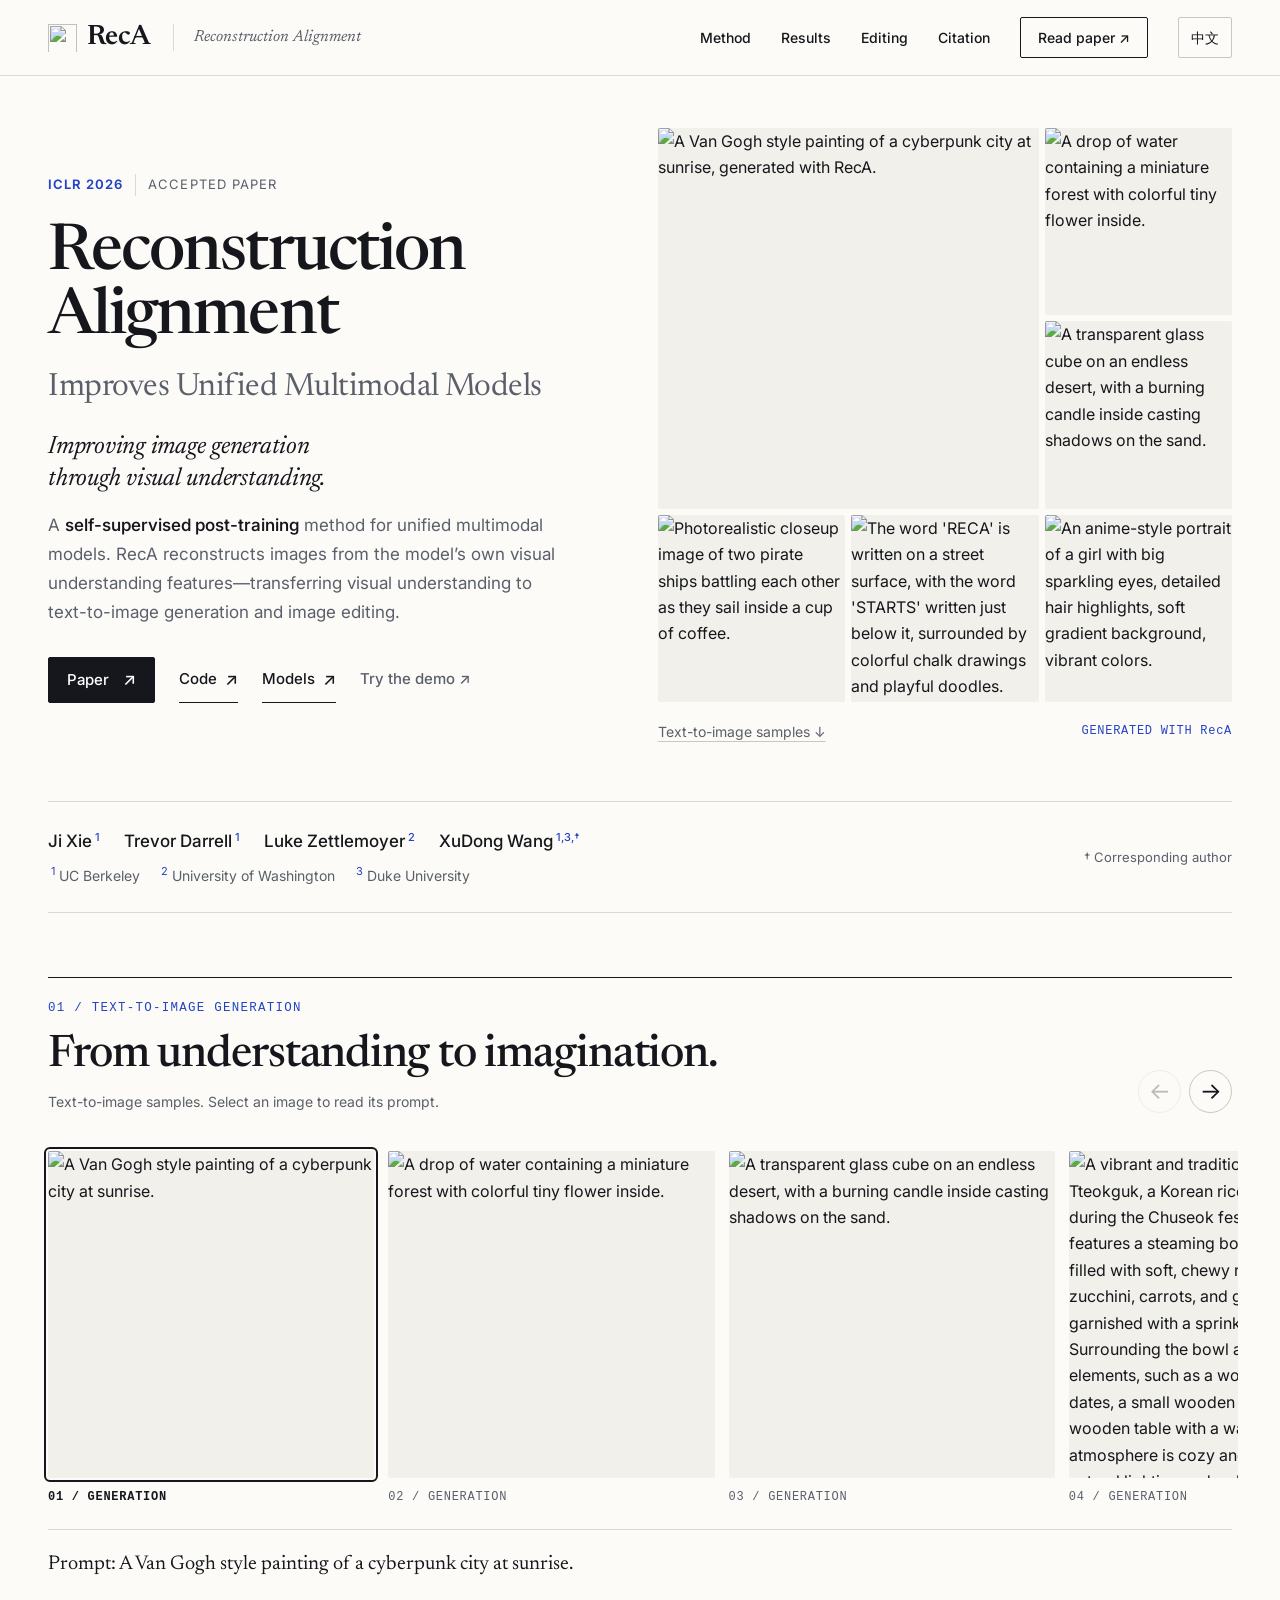
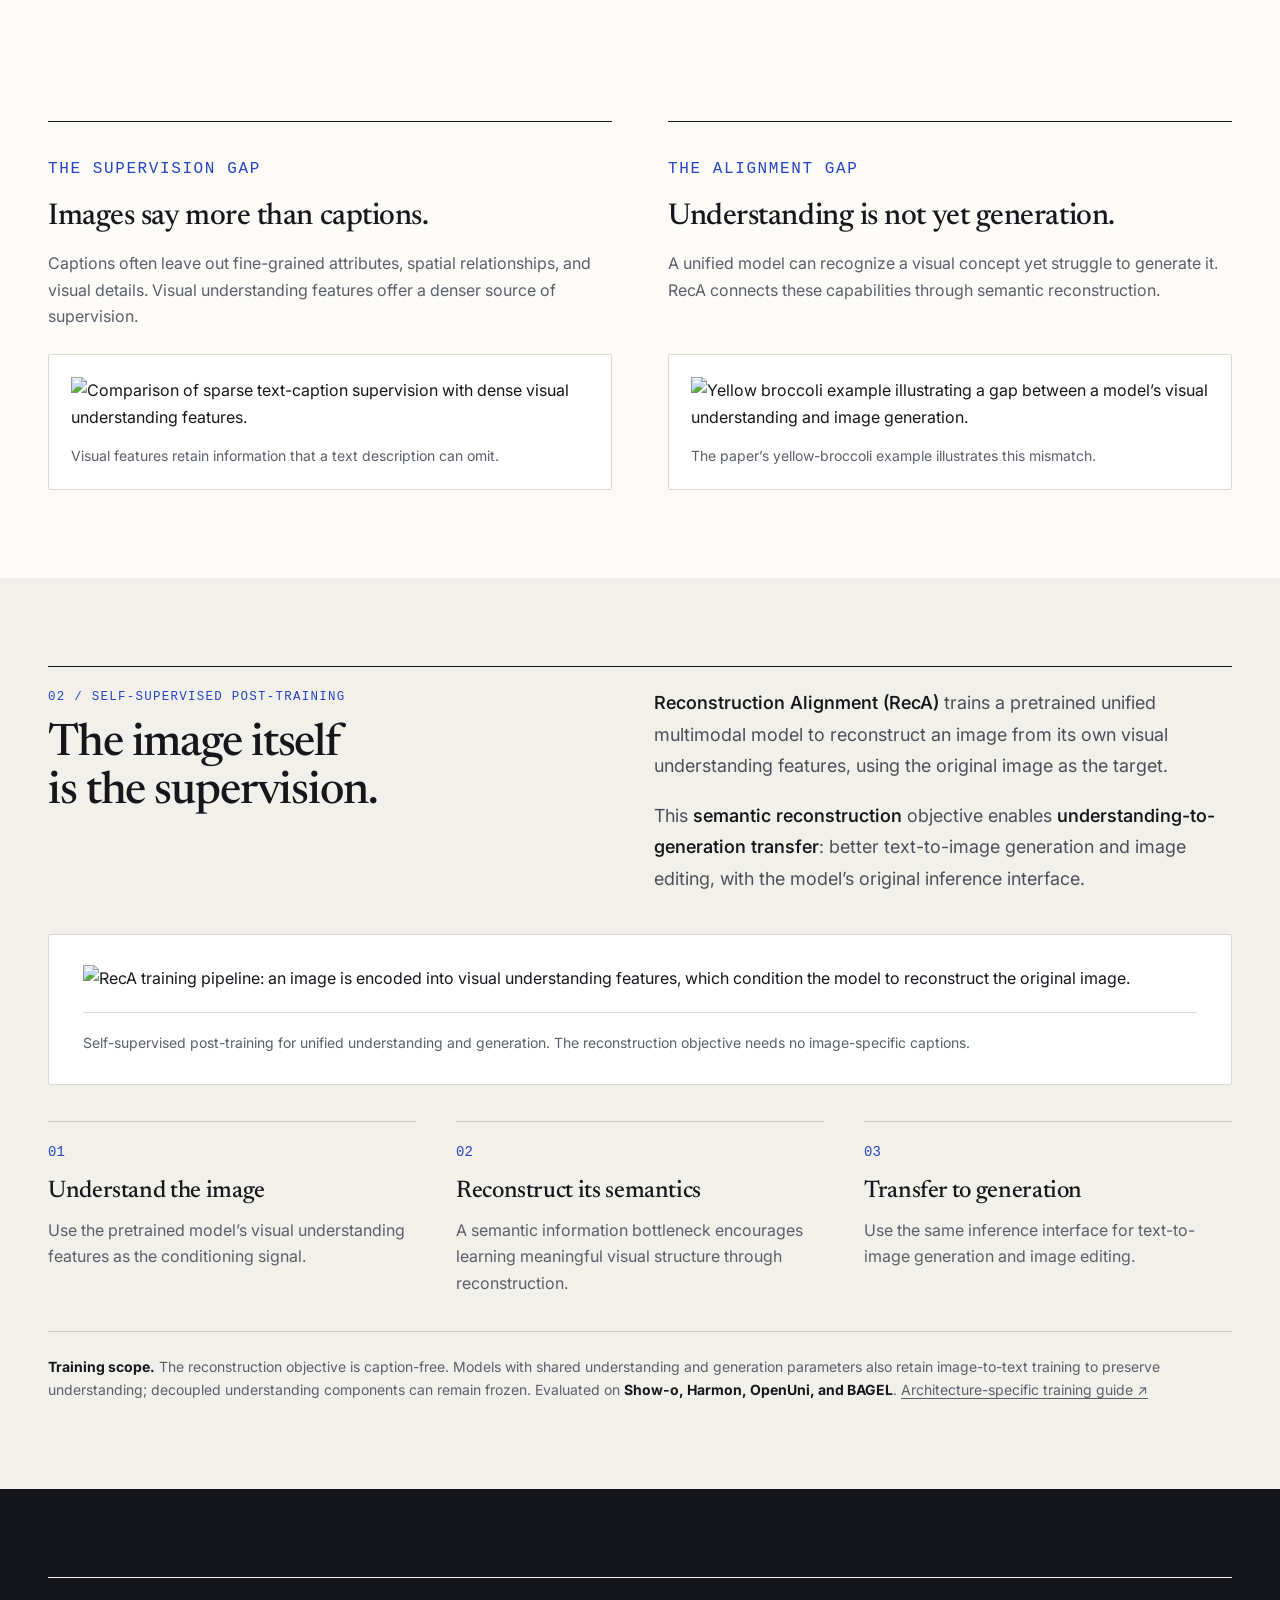
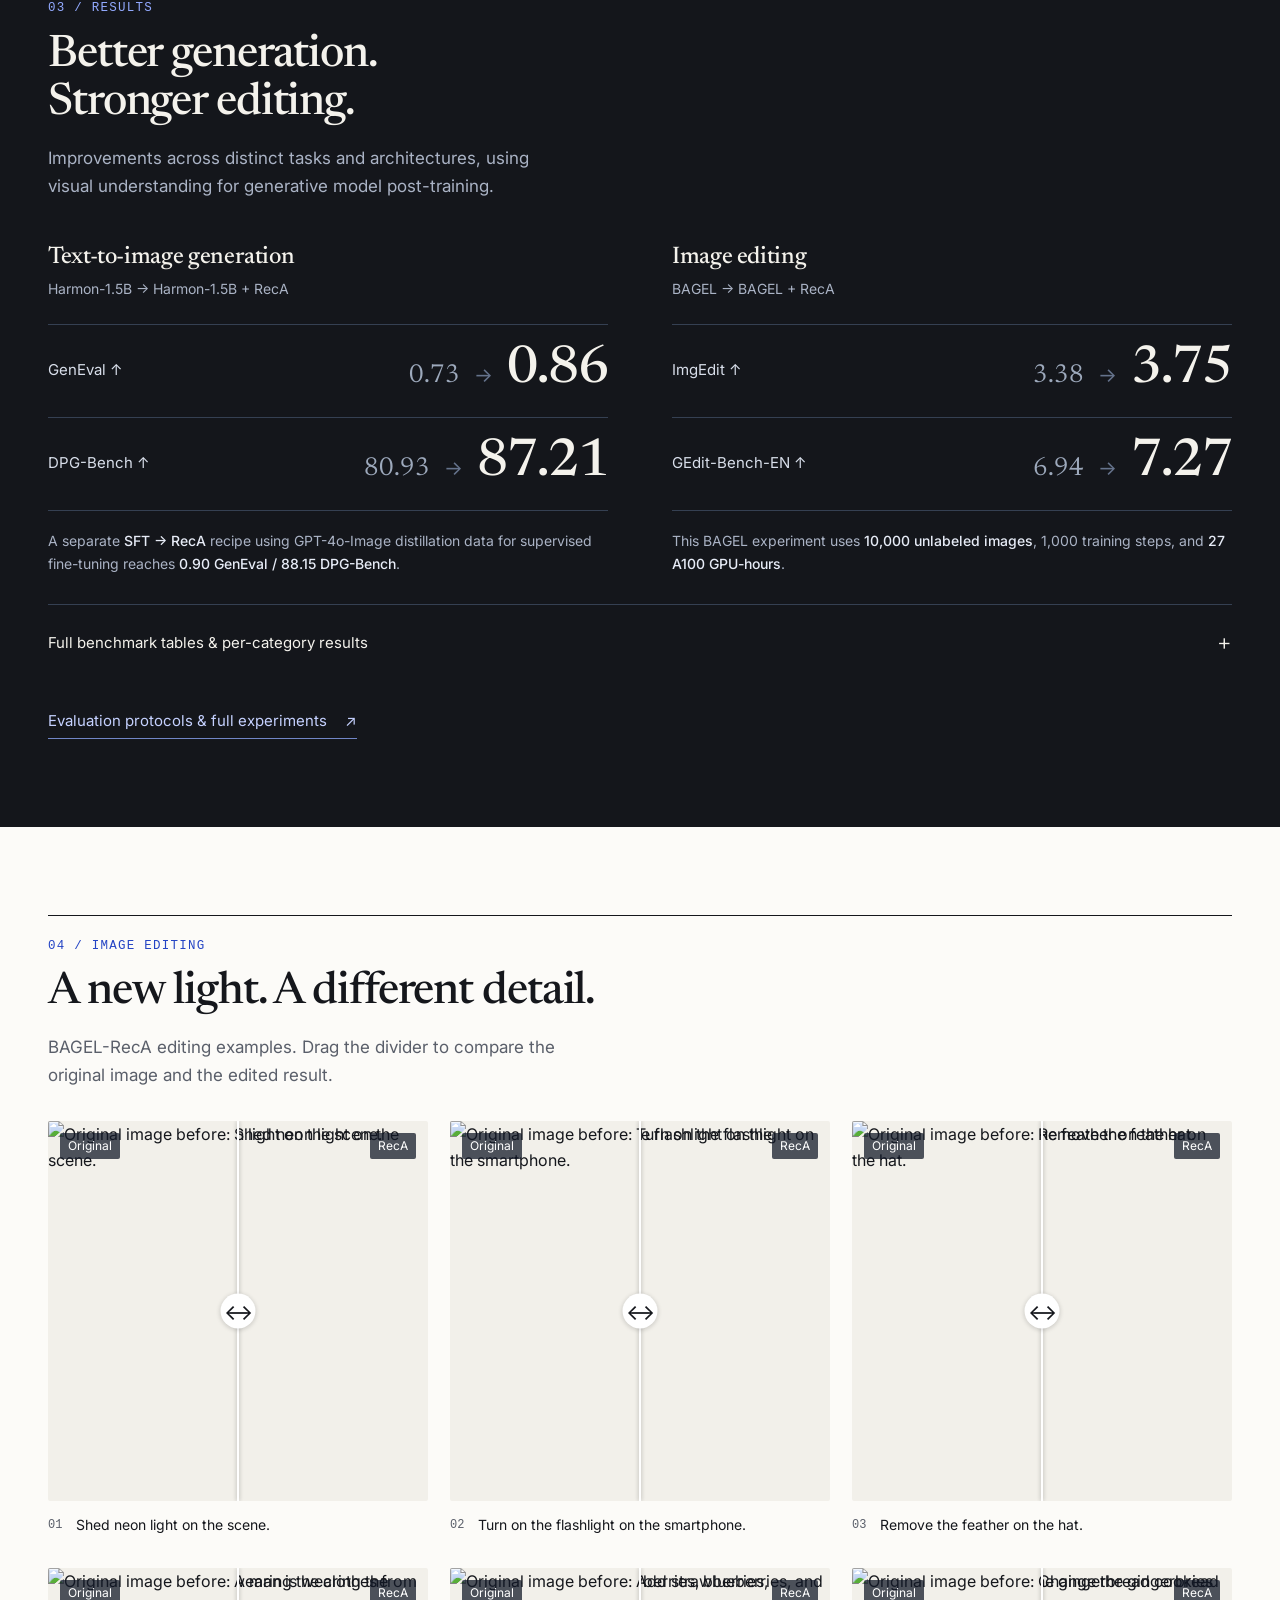
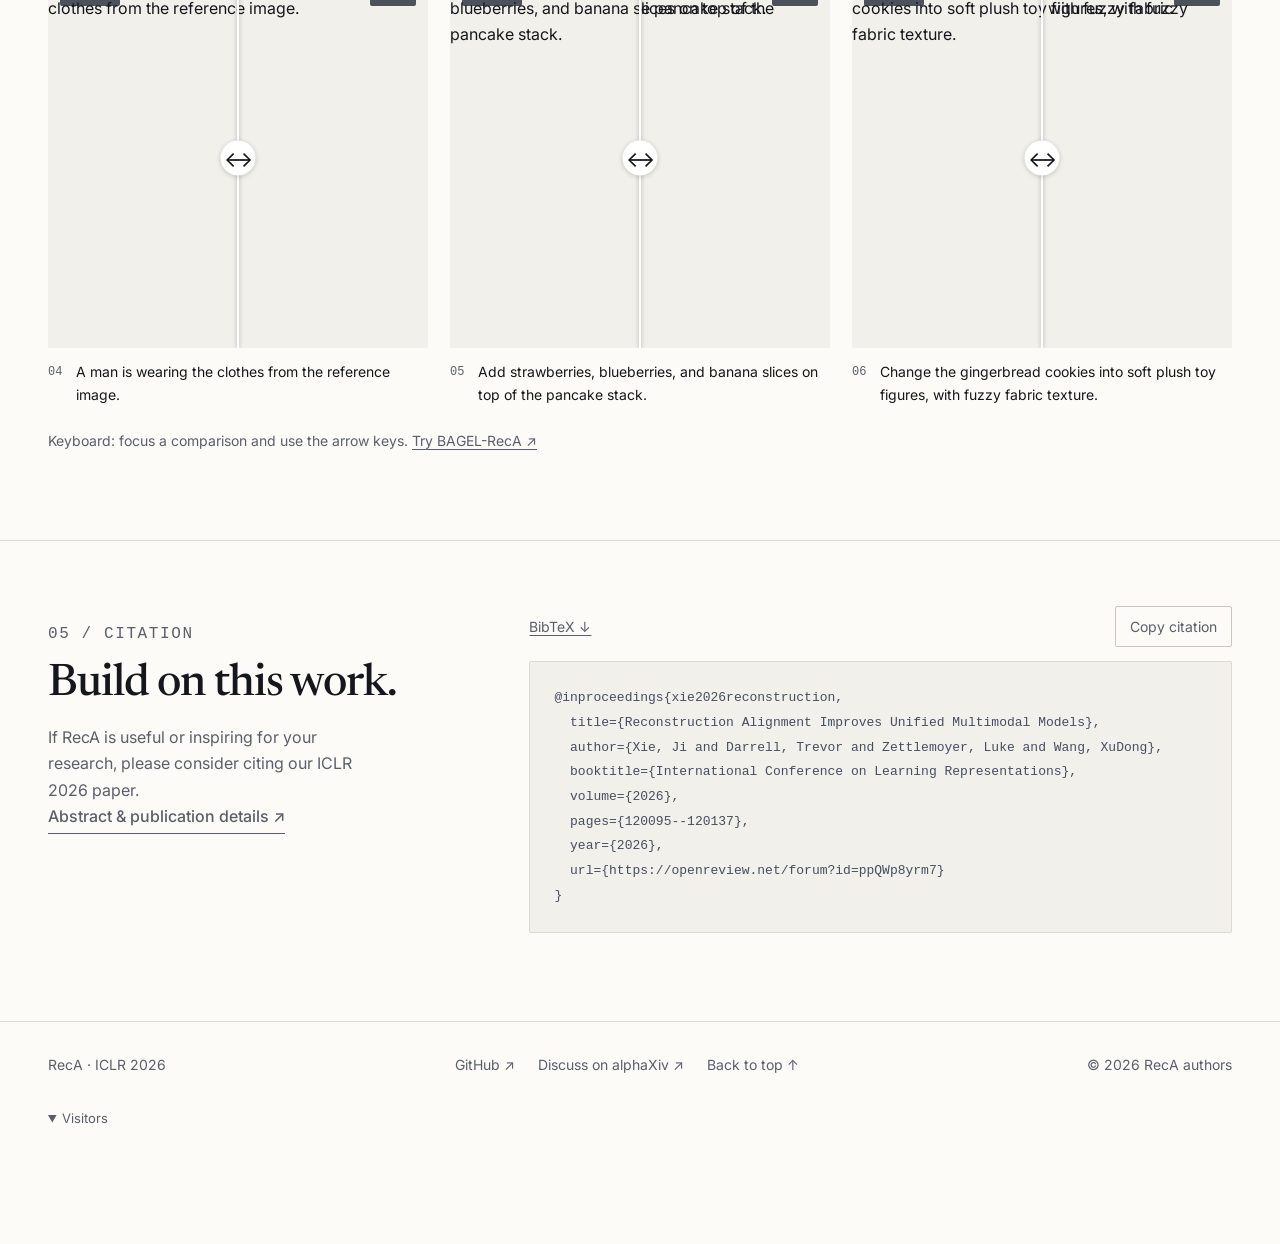
==== commit c0920770: "Refresh RecA project site design" ====
--- a/index.html
+++ b/index.html
@@ -96,7 +96,7 @@
   <link rel="icon" type="image/png" href="static/files/teaser/logo.png">
   <link rel="shortcut icon" href="static/files/teaser/logo.png" type="image/png">
 <link rel="preconnect" href="https://fonts.googleapis.com"><link rel="preconnect" href="https://fonts.gstatic.com" crossorigin>
-<link href="https://fonts.googleapis.com/css2?family=Inter:wght@400;450;500;550;600;650;700;750&display=swap" rel="stylesheet">
+<link href="https://fonts.googleapis.com/css2?family=Inter:wght@400;450;500;550;600;650;700;750&family=Newsreader:ital,opsz,wght@0,6..72,400..600;1,6..72,400..600&display=swap" rel="stylesheet">
 <style>
 
 :root{--ink:#171b24;--muted:#626876;--blue:#315cf5;--line:#e0e3e9;--paper:#fff;--wash:#f4f6f9;--night:#111827;--max:1240px}
@@ -121,6 +121,7 @@
 
 .language-switch{font-size:14px;font-weight:500;border:1px solid var(--line);padding:8px 12px;border-radius:4px;white-space:nowrap}#nav-links{margin-left:auto}@media(max-width:600px){.language-switch{order:1;margin-left:auto;margin-right:10px}#menu-toggle{order:2}#nav-links{order:3}}
 </style>
+<link rel="stylesheet" href="static/css/editorial.css">
 </head>
 
 <body>
@@ -138,7 +139,7 @@
 <p class="hero-statement">Improving image generation<br>through visual understanding.</p>
 <p class="hero-description">A <strong>self-supervised post-training</strong> method for unified multimodal models. RecA reconstructs images from the model’s own visual understanding features—transferring visual understanding to text-to-image generation and image editing.</p>
 <div class="resources"><a class="resource primary" href="paper.html" target="_blank" rel="noopener noreferrer">Paper <span class="arrow">↗</span></a><a class="resource" href="https://github.com/HorizonWind2004/reconstruction-alignment" target="_blank" rel="noopener noreferrer">Code <span class="arrow">↗</span></a><a class="resource" href="https://huggingface.co/collections/sanaka87/reca-68ad2176380355a3dcedc068" target="_blank" rel="noopener noreferrer">Models <span class="arrow">↗</span></a><a class="resource quiet" href="https://huggingface.co/spaces/sanaka87/BAGEL-RecA" target="_blank" rel="noopener noreferrer">Try the demo ↗</a></div>
-</div><figure class="hero-art"><img src="static/files/demo/image1.jpg" alt="A Van Gogh style painting of a cyberpunk city at sunrise, generated with RecA." width="1024" height="1024" fetchpriority="high"><figcaption><span>A cyberpunk sunrise, in the style of Van Gogh.</span><span class="mono">GENERATED WITH RecA</span></figcaption></figure></div>
+</div><figure class="hero-art"><div class="hero-mosaic"><img class="hero-lead" src="static/files/demo/image1.jpg" alt="A Van Gogh style painting of a cyberpunk city at sunrise, generated with RecA." width="1024" height="1024" fetchpriority="high"><img src="static/files/demo/image2.png" alt="A drop of water containing a miniature forest with colorful tiny flower inside." width="1024" height="1024" decoding="async"><img src="static/files/demo/image3.png" alt="A transparent glass cube on an endless desert, with a burning candle inside casting shadows on the sand." width="1024" height="1024" decoding="async"><img src="static/files/demo/image16.png" alt="Photorealistic closeup image of two pirate ships battling each other as they sail inside a cup of coffee." width="1024" height="1024" loading="lazy" decoding="async"><img src="static/files/demo/image18.jpeg" alt="The word &#x27;RECA&#x27; is written on a street surface, with the word &#x27;STARTS&#x27; written just below it, surrounded by colorful chalk drawings and playful doodles." width="1024" height="1024" loading="lazy" decoding="async"><img src="static/files/demo/image5.png" alt="An anime-style portrait of a girl with big sparkling eyes, detailed hair highlights, soft gradient background, vibrant colors." width="1024" height="1024" loading="lazy" decoding="async"></div><figcaption><a href="#generation">Text-to-image samples ↓</a><span class="mono">GENERATED WITH RecA</span></figcaption></figure></div>
 <div class="author-band"><div><div class="authors"><a href="https://horizonwind2004.github.io/" target="_blank" rel="noopener noreferrer">Ji Xie<sup>1</sup></a><a href="https://people.eecs.berkeley.edu/~trevor/" target="_blank" rel="noopener noreferrer">Trevor Darrell<sup>1</sup></a><a href="https://homes.cs.washington.edu/~lsz/" target="_blank" rel="noopener noreferrer">Luke Zettlemoyer<sup>2</sup></a><a href="https://xudongfrankwang.github.io/" target="_blank" rel="noopener noreferrer">XuDong Wang<sup>1,3,†</sup></a></div><div class="affiliations"><span><sup>1</sup> UC Berkeley</span><span><sup>2</sup> University of Washington</span><span><sup>3</sup> Duke University</span></div></div><p class="author-note">† Corresponding author</p></div>
 </div></section>
 <section id="demo" class="section gallery-section"><div id="generation" class="wrap">
@@ -155,15 +156,15 @@
 <button type="button" class="demo-item" data-prompt="The word &#x27;RECA&#x27; is written on a street surface, with the word &#x27;STARTS&#x27; written just below it, surrounded by colorful chalk drawings and playful doodles." aria-label="View prompt for generated image 10" aria-pressed="false" aria-controls="promptDisplay"><img src="static/files/demo/image18.jpeg" alt="The word &#x27;RECA&#x27; is written on a street surface, with the word &#x27;STARTS&#x27; written just below it, surrounded by colorful chalk drawings and playful doodles." loading="lazy" decoding="async" width="1024" height="1024"><span class="image-number mono">10 / GENERATION</span></button>
 <button type="button" class="demo-item" data-prompt="A delicate blossom, a symbol of beauty and renewal in Japan, especially during the spring season." aria-label="View prompt for generated image 11" aria-pressed="false" aria-controls="promptDisplay"><img src="static/files/demo/image21.png" alt="A delicate blossom, a symbol of beauty and renewal in Japan, especially during the spring season." loading="lazy" decoding="async" width="1024" height="1024"><span class="image-number mono">11 / GENERATION</span></button></div><div id="promptDisplay" aria-live="polite"><p class="prompt-text">Prompt: A Van Gogh style painting of a cyberpunk city at sunrise.</p></div>
 </div></section>
+<section id="motivation" class="section" aria-label="Motivation"><div class="wrap motivation-grid">
+<div class="motivation-item"><p class="eyebrow">The supervision gap</p><h3>Images say more than captions.</h3><p>Captions often leave out fine-grained attributes, spatial relationships, and visual details. Visual understanding features offer a denser source of supervision.</p><figure><img src="static/files/teaser/motivation.jpg" alt="Comparison of sparse text-caption supervision with dense visual understanding features." loading="lazy" decoding="async"><figcaption class="figure-caption">Visual features retain information that a text description can omit.</figcaption></figure></div>
+<div class="motivation-item"><p class="eyebrow">The alignment gap</p><h3>Understanding is not yet generation.</h3><p>A unified model can recognize a visual concept yet struggle to generate it. RecA connects these capabilities through semantic reconstruction.</p><figure><img src="static/files/teaser/misalignment.jpg" alt="Yellow broccoli example illustrating a gap between a model’s visual understanding and image generation." loading="lazy" decoding="async"><figcaption class="figure-caption">The paper’s yellow-broccoli example illustrates this mismatch.</figcaption></figure></div>
+</div></section>
 <section id="approach" class="section method-section"><div id="abstract" class="wrap">
 <div class="method-lead"><div><p class="section-label eyebrow">02 / Self-supervised post-training</p><h2>The image itself<br>is the supervision.</h2></div><div class="method-copy"><p><strong>Reconstruction Alignment (RecA)</strong> trains a pretrained unified multimodal model to reconstruct an image from its own visual understanding features, using the original image as the target.</p><p>This <strong>semantic reconstruction</strong> objective enables <strong>understanding-to-generation transfer</strong>: better text-to-image generation and image editing, with the model’s original inference interface.</p></div></div>
 <figure class="pipeline"><img src="static/files/teaser/pipeline.jpg" alt="RecA training pipeline: an image is encoded into visual understanding features, which condition the model to reconstruct the original image." loading="lazy" decoding="async"><figcaption>Self-supervised post-training for unified understanding and generation. The reconstruction objective needs no image-specific captions.</figcaption></figure>
 <div class="method-steps"><div class="method-step"><span class="step-number mono">01</span><h3>Understand the image</h3><p>Use the pretrained model’s visual understanding features as the conditioning signal.</p></div><div class="method-step"><span class="step-number mono">02</span><h3>Reconstruct its semantics</h3><p>A semantic information bottleneck encourages learning meaningful visual structure through reconstruction.</p></div><div class="method-step"><span class="step-number mono">03</span><h3>Transfer to generation</h3><p>Use the same inference interface for text-to-image generation and image editing.</p></div></div>
 <p class="training-note"><strong>Training scope.</strong> The reconstruction objective is caption-free. Models with shared understanding and generation parameters also retain image-to-text training to preserve understanding; decoupled understanding components can remain frozen. Evaluated on <strong>Show-o, Harmon, OpenUni, and BAGEL</strong>. <a href="https://github.com/HorizonWind2004/reconstruction-alignment/blob/main/REPRODUCE_GUIDE.md" target="_blank" rel="noopener noreferrer">Architecture-specific training guide ↗</a></p>
-</div></section>
-<section id="motivation" class="section"><div class="wrap motivation-grid">
-<div class="motivation-item"><p class="eyebrow">The supervision gap</p><h3>Images say more than captions.</h3><p>Captions often leave out fine-grained attributes, spatial relationships, and visual details. Visual understanding features offer a denser source of supervision.</p><figure><img src="static/files/teaser/motivation.jpg" alt="Comparison of sparse text-caption supervision with dense visual understanding features." loading="lazy" decoding="async"><figcaption class="figure-caption">Visual features retain information that a text description can omit.</figcaption></figure></div>
-<div class="motivation-item"><p class="eyebrow">The alignment gap</p><h3>Understanding is not yet generation.</h3><p>A unified model can recognize a visual concept yet struggle to generate it. RecA connects these capabilities through semantic reconstruction.</p><figure><img src="static/files/teaser/misalignment.jpg" alt="Yellow broccoli example illustrating a gap between a model’s visual understanding and image generation." loading="lazy" decoding="async"><figcaption class="figure-caption">The paper’s yellow-broccoli example illustrates this mismatch.</figcaption></figure></div>
 </div></section>
 <section id="results" class="section results-section"><div class="wrap">
 <div class="section-heading"><div><p class="eyebrow">03 / Results</p><h2>Better generation.<br>Stronger editing.</h2><p class="section-intro">Improvements across distinct tasks and architectures, using visual understanding for generative model post-training.</p></div></div>
--- a/static/css/editorial.css
+++ b/static/css/editorial.css
@@ -0,0 +1,277 @@
+/*
+ * RecA — editorial layer.
+ * Loaded after each homepage's inline base styles (index.html, zh.html).
+ * Visual and layout only: no content, numbers or links live here.
+ */
+
+:root {
+  --ink: #15171c;
+  --muted: #5a5f6a;
+  --blue: #2444c4;
+  --line: #dcd9d1;
+  --rule: #cbc7bc;
+  --paper: #fcfbf8;
+  --wash: #f2f0ea;
+  --night: #14161b;
+  --plate: #fff;
+  --on-night: #f4f2ec;
+  --serif: "Newsreader", "Iowan Old Style", "Palatino Linotype", Palatino, Georgia, serif;
+  --sans-zh: Inter, "PingFang SC", "Hiragino Sans GB", "Microsoft YaHei", sans-serif;
+}
+
+/* ---------- Base ---------- */
+
+:focus-visible { outline: 3px solid var(--blue); outline-offset: 3px; }
+.results-section :focus-visible { outline-color: #b6c6ff; }
+
+.skip-link { background: var(--paper); border: 1px solid var(--ink); }
+
+h1, h2, h3 { font-family: var(--serif); font-weight: 500; }
+h2 { font-size: clamp(32px, 3.5vw, 50px); line-height: 1.08; letter-spacing: -.025em; }
+h3 { font-size: 24px; line-height: 1.25; letter-spacing: -.015em; }
+
+.eyebrow {
+  font-family: ui-monospace, SFMono-Regular, Consolas, monospace;
+  font-size: 12.5px;
+  font-weight: 500;
+  letter-spacing: .1em;
+}
+
+/* Chinese headings stay in the sans stack: CJK serif fallbacks are uneven across systems. */
+:lang(zh) :is(h2, h3, .hero-statement) {
+  font-family: var(--sans-zh);
+  font-style: normal;
+  font-weight: 600;
+  letter-spacing: 0;
+}
+:lang(zh) h2 { font-size: clamp(28px, 3vw, 42px); line-height: 1.25; }
+:lang(zh) .eyebrow { font-family: var(--sans-zh); letter-spacing: .06em; }
+
+/* ---------- Navigation ---------- */
+
+.site-nav {
+  background: rgba(252, 251, 248, .94);
+  -webkit-backdrop-filter: saturate(1.4) blur(10px);
+  backdrop-filter: saturate(1.4) blur(10px);
+}
+.nav-brand { font-family: var(--serif); font-weight: 600; font-size: 28px; letter-spacing: -.02em; }
+.nav-brand span { font-style: italic; font-size: 16px; }
+#nav-links a { padding-block: 6px; }
+#nav-links a:not(.nav-paper):hover { text-decoration: underline; text-underline-offset: 6px; }
+#nav-links .nav-paper { padding: 8px 17px; border-color: var(--ink); border-radius: 2px; }
+#nav-links .nav-paper:hover { background: var(--ink); color: var(--paper); }
+.language-switch { display: inline-flex; align-items: center; min-height: 40px; border-color: var(--rule); border-radius: 2px; }
+#menu-toggle { min-height: 40px; padding-inline: 12px; border-color: var(--rule); border-radius: 2px; }
+
+/* ---------- Hero ---------- */
+
+.hero { padding: 52px 0 0; }
+.hero-main { grid-template-columns: minmax(0, 1fr) minmax(0, 1.06fr); gap: 68px; }
+
+.acceptance { font-size: 13px; letter-spacing: .08em; text-transform: uppercase; margin-bottom: 26px; }
+
+h1 { font-size: clamp(44px, 5vw, 76px); line-height: 1; letter-spacing: -.03em; }
+h1 .title-rest {
+  font-size: .5em;
+  font-weight: 400;
+  line-height: 1.2;
+  letter-spacing: -.015em;
+  color: var(--muted);
+  max-width: none;
+  margin-top: 18px;
+}
+
+.hero-statement {
+  font-family: var(--serif);
+  font-style: italic;
+  font-size: 25px;
+  line-height: 1.3;
+  letter-spacing: -.01em;
+  margin: 26px 0 14px;
+}
+:lang(zh) .hero-statement { font-size: 22px; font-weight: 500; line-height: 1.45; }
+.hero-description { font-size: 17px; max-width: 520px; }
+
+.resources { gap: 10px 24px; margin-top: 30px; }
+.resource {
+  padding: 10px 0;
+  gap: 8px;
+  border: 0;
+  border-bottom: 1px solid var(--ink);
+  border-radius: 0;
+  font-size: 15px;
+}
+.resource:hover { background: none; border-color: var(--blue); color: var(--blue); }
+.resource .arrow { font-size: 17px; }
+.resource.primary { padding: 10px 18px; gap: 14px; border: 1px solid var(--ink); border-radius: 2px; }
+.resource.primary:hover { background: var(--blue); border-color: var(--blue); color: #fff; }
+.resource.quiet { padding-inline: 0; border-bottom-color: transparent; color: var(--muted); }
+.resource.quiet:hover { border-bottom-color: var(--blue); }
+
+/* Mosaic: one lead image and five supporting samples, all from the gallery below. */
+.hero-mosaic { display: grid; grid-template-columns: repeat(3, minmax(0, 1fr)); gap: 6px; }
+.hero-art .hero-mosaic img { border-radius: 2px; background: var(--wash); }
+.hero-mosaic .hero-lead { grid-column: span 2; grid-row: span 2; }
+.hero-art figcaption { align-items: center; padding-top: 12px; }
+.hero-art figcaption a { text-decoration: underline; text-decoration-color: var(--rule); text-underline-offset: 4px; padding-block: 6px; }
+.hero-art figcaption a:hover { text-decoration-color: currentColor; }
+
+.author-band { margin-top: 52px; border-color: var(--line); }
+.authors { font-size: 17px; }
+.authors a:hover { text-decoration: underline; text-underline-offset: 4px; }
+
+/* ---------- Section furniture ---------- */
+
+.section-heading, .method-lead { border-top: 1px solid var(--ink); padding-top: 20px; }
+.results-section .section-heading { border-top-color: var(--on-night); }
+
+/* ---------- Gallery ---------- */
+
+.gallery {
+  grid-auto-columns: calc((100% - 42px) / 3.5);
+  gap: 14px;
+  /* Room for the selection and focus rings inside the scroll container. */
+  padding: 6px 6px 16px;
+  margin-inline: -6px;
+  scroll-padding-inline: 6px;
+}
+.demo-item img { border-radius: 2px; background: var(--wash); }
+.demo-item .image-number { font-size: 12px; }
+.demo-item[aria-pressed="true"]:after { content: none; }
+.demo-item[aria-pressed="true"] img { outline: 2px solid var(--ink); outline-offset: 2px; }
+.demo-item[aria-pressed="true"] .image-number { color: var(--ink); font-weight: 600; }
+.demo-item:focus-visible { outline: none; }
+.demo-item:focus-visible img { outline: 3px solid var(--blue); outline-offset: 2px; }
+.circle-btn { background: var(--paper); border-color: var(--rule); }
+
+#promptDisplay {
+  margin-top: 6px;
+  padding-top: 20px;
+  min-height: 96px;
+  font-family: var(--serif);
+  font-size: 20px;
+  line-height: 1.45;
+  color: var(--ink);
+}
+#promptDisplay .prompt-text { max-width: 900px; }
+:lang(zh) #promptDisplay { font-family: inherit; font-size: 16px; line-height: 1.65; }
+
+/* ---------- Motivation ---------- */
+
+#motivation { padding-top: 8px; }
+.motivation-grid { gap: 0 56px; grid-template-rows: repeat(4, auto); }
+.motivation-item { border-top: 1px solid var(--ink); padding-top: 20px; }
+.motivation-item h3 { font-size: 30px; }
+.motivation-item figure {
+  align-self: start;
+  background: var(--plate);
+  border: 1px solid var(--line);
+  border-radius: 2px;
+  padding: 22px;
+}
+/* Align the two figures on a shared baseline when subgrid is available. */
+@supports (grid-template-rows: subgrid) {
+  .motivation-item { display: grid; grid-template-rows: subgrid; grid-row: span 4; row-gap: 0; }
+}
+
+/* ---------- Method ---------- */
+
+.method-copy { color: #4a4f5a; }
+.pipeline { background: var(--plate); border: 1px solid var(--line); border-radius: 2px; }
+.method-step, .training-note { border-top-color: var(--rule); }
+
+/* ---------- Results ---------- */
+
+.results-section { color: var(--on-night); }
+.result-block h3 { font-size: 24px; }
+.metric-value { align-items: baseline; }
+.metric-value .before { font-family: var(--serif); font-size: 26px; }
+.metric-value strong {
+  font-family: var(--serif);
+  font-size: 52px;
+  font-weight: 500;
+  line-height: 1;
+  letter-spacing: -.02em;
+  color: var(--on-night);
+}
+.figure-details summary { min-height: 44px; }
+.figure-details figure { border-radius: 2px; }
+
+/* ---------- Editing ---------- */
+
+.edit-comparison-container { border-radius: 2px; }
+.edit-label { border-radius: 2px; }
+
+/* ---------- Citation and footer ---------- */
+
+.citation-actions a { text-decoration: underline; text-underline-offset: 3px; padding-block: 8px; }
+.copy-button { background: var(--paper); border-color: var(--rule); border-radius: 2px; padding: 8px 14px; }
+pre { border: 1px solid var(--line); border-radius: 2px; }
+.footer-links a { padding-block: 6px; }
+#back-to-top { background: var(--paper); border-color: var(--rule); }
+
+/* ---------- Responsive ---------- */
+
+@media (max-width: 1100px) {
+  .hero-main { gap: 40px; }
+}
+
+@media (max-width: 900px) {
+  /* Stack the hero and bring the images directly under the title. */
+  .hero { padding-top: 36px; }
+  .hero-main { display: flex; flex-direction: column; align-items: stretch; gap: 0; }
+  .hero-copy { display: contents; }
+  .hero-art { order: 1; margin: 28px 0 4px; }
+  .hero-statement, .hero-description, .resources { order: 2; }
+  .hero-mosaic img:nth-child(n+4) { display: none; }
+  .hero-art figcaption { display: flex; font-size: 13px; }
+  .hero-art figcaption .mono { display: inline; margin: 0; }
+  h1 { font-size: clamp(40px, 9vw, 72px); }
+  .hero-description { max-width: 640px; }
+
+  .motivation-grid { gap: 0 32px; }
+  .motivation-item h3 { font-size: 25px; }
+  .motivation-item figure { padding: 14px; }
+
+  .metric-value strong { font-size: 38px; }
+  .metric-value .before { font-size: 20px; }
+}
+
+@media (max-width: 800px) {
+  .gallery { grid-auto-columns: calc((100% - 28px) / 2.4); }
+  .author-band { flex-direction: column; align-items: flex-start; gap: 10px; }
+  .author-note { display: block; max-width: none; text-align: left; }
+}
+
+@media (max-width: 600px) {
+  h1 { font-size: clamp(38px, 11vw, 56px); }
+  .hero-statement { font-size: 21px; margin-top: 22px; }
+  :lang(zh) .hero-statement { font-size: 20px; }
+  .hero-art { margin-top: 24px; }
+  .hero-mosaic { gap: 4px; }
+
+  .gallery { grid-auto-columns: 78%; gap: 12px; }
+  .circle-btn { width: 44px; height: 44px; }
+  #promptDisplay { font-size: 17px; min-height: 0; }
+  :lang(zh) #promptDisplay { font-size: 15px; }
+
+  .motivation-grid { grid-template-rows: none; gap: 44px 0; }
+  .motivation-item { display: block; grid-row: auto; }
+  .motivation-item figure { padding: 12px; }
+
+  .metric-value strong { font-size: 44px; }
+  .metric-value .before { font-size: 22px; }
+
+  #back-to-top { width: 44px; height: 44px; }
+}
+
+@media (max-width: 370px) {
+  .metric-value strong { font-size: 38px; }
+  .metric-value .before { font-size: 19px; }
+}
+
+@media print {
+  .site-nav, #back-to-top, .gallery-controls, .visitor-stats { display: none; }
+  .results-section { background: none; color: var(--ink); }
+  .metric-value strong { color: var(--ink); }
+}
